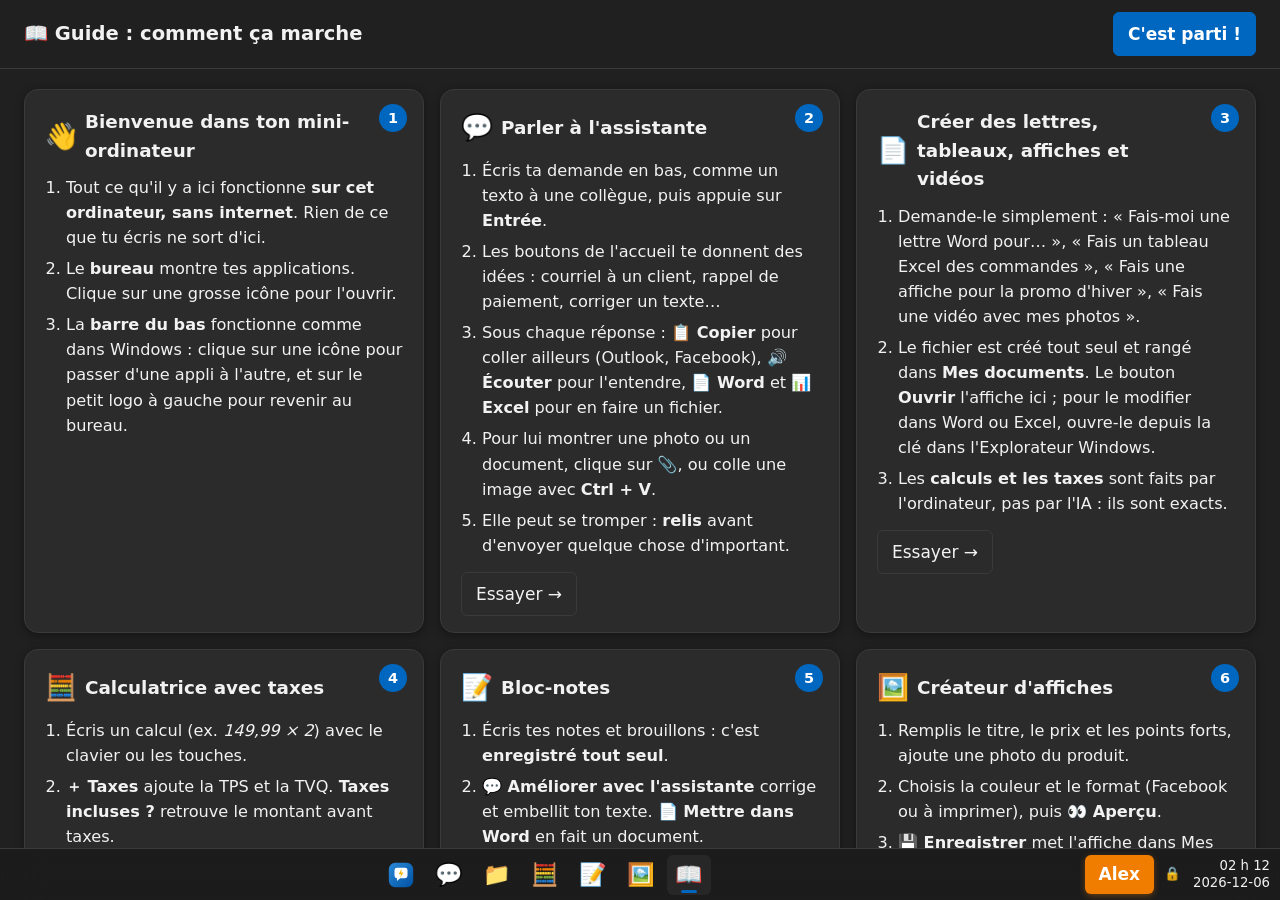
==== cle-maman/app/interface/index.html @ 950c4447 "Clé maman : visionneuse intégrée et bouton « Ouvrir dans Word / Excel » « Ouvrir » affiche le fichie" ====
<!doctype html>
<html lang="fr-CA">
<head>
<meta charset="utf-8">
<meta name="viewport" content="width=device-width, initial-scale=1">
<title>Mon assistante</title>
<link rel="icon" href="icone.svg" type="image/svg+xml">
<link rel="stylesheet" href="style.css">
</head>
<body>
<div class="ecran">

<!-- =============================== BUREAU =============================== -->
<section class="vue" id="vue-bureau" aria-label="Bureau">
  <div class="bureau">
    <div class="icones-bureau" id="tuiles" role="list" aria-label="Icônes du bureau"></div>
    <aside class="widget">
      <h1 class="bureau-salut" id="bureauSalut">Salut !</h1>
      <div class="bureau-date" id="bureauDate"></div>
      <div class="bureau-prive">🔒 Ton espace privé : tout reste dans cet ordinateur</div>
      <div class="bureau-recents">
        <h2>Derniers fichiers créés</h2>
        <div id="bureauRecents" class="recents"></div>
      </div>
      <button class="bouton principal plein" id="widgetAssistante">💬 Parler à l'assistante</button>
    </aside>
  </div>
</section>

<!-- ============================= ASSISTANTE ============================= -->
<section class="vue cache" id="vue-assistante" aria-label="Assistante">
<div class="appli">
  <!-- ======================= colonne de gauche ======================= -->
  <aside class="cote" id="cote">
    <div class="marque">
      <img src="icone.svg" alt="" class="logo">
      <div>
        <div class="marque-nom" id="nomAssistante">Mon assistante</div>
        <div class="marque-sous">🔒 Tout reste dans cet ordinateur</div>
      </div>
    </div>
    <button class="bouton principal plein" id="nouvelle">＋ Nouvelle conversation</button>
    <div class="onglets" role="tablist">
      <button class="onglet actif" data-onglet="conversations" role="tab">Conversations</button>
      <button class="onglet" data-onglet="documents" role="tab">Mes documents</button>
    </div>
    <nav class="liste" id="listeConversations" aria-label="Conversations"></nav>
    <nav class="liste cache" id="listeDocuments" aria-label="Documents créés"></nav>
    <div class="pied-cote">
      <div class="dossier-etat" id="dossierEtat"></div>
      <button class="bouton fantome plein" id="ouvrirReglages">⚙️ Réglages</button>
    </div>
  </aside>

  <!-- ========================= zone principale ========================= -->
  <main class="principal-zone">
    <header class="barre">
      <button class="bouton icone seul-mobile" id="menu" aria-label="Menu">☰</button>
      <h1 class="barre-titre" id="titreConversation">Nouvelle conversation</h1>
      <div class="barre-actions">
        <button class="bouton icone" id="texteMoins" title="Texte plus petit" aria-label="Texte plus petit">A−</button>
        <button class="bouton icone" id="textePlus" title="Texte plus gros" aria-label="Texte plus gros">A+</button>
      </div>
    </header>

    <div class="bandeau cache" id="bandeau"></div>

    <section class="fil" id="fil" aria-live="polite">
      <div class="accueil" id="accueil">
        <img src="icone.svg" alt="" class="accueil-logo">
        <h2 id="salutation">Bonjour !</h2>
        <p class="accueil-sous">Contente de te voir ! Je suis là pour t'aider au bureau pis à la maison. Écris-moi comme à une collègue.</p>
        <div class="confiance">
          <strong>🔒 Ton assistante privée</strong>
          <span>Elle fonctionne sans internet. Rien de ce que tu écris ne quitte cet ordinateur : personne d'autre ne peut le lire.</span>
        </div>
        <div class="raccourcis" id="raccourcis"></div>
      </div>
    </section>

    <footer class="saisie-zone">
      <div class="apercus" id="apercus"></div>
      <div class="saisie">
        <button class="bouton icone" id="joindre" title="Ajouter une photo ou un document" aria-label="Ajouter une photo ou un document">📎</button>
        <textarea id="message" rows="1" placeholder="Écris ta demande ici… (Entrée pour envoyer)"></textarea>
        <button class="bouton principal" id="envoyer" aria-label="Envoyer">Envoyer</button>
        <button class="bouton danger cache" id="arreter" aria-label="Arrêter">Arrêter</button>
      </div>
      <input type="file" id="fichier" accept="image/*,.txt,.csv,.docx,.xlsx" multiple hidden>
      <div class="note">Elle peut se tromper : relis avant d'envoyer un document important. Les calculs, eux, sont faits par l'ordinateur.</div>
    </footer>
  </main>
</div>
</section>

<!-- =========================== MES DOCUMENTS =========================== -->
<section class="vue cache" id="vue-documents" aria-label="Mes documents">
  <div class="fenetre">
    <header class="fenetre-barre">
      <h1 id="docsTitre">📁 Mes documents</h1>
      <div class="chemin" id="docsChemin"></div>
      <div class="fenetre-actions">
        <button class="bouton" id="docsHaut" title="Dossier précédent">⬆ Remonter</button>
        <button class="bouton" id="docsNouveau">＋ Nouveau dossier</button>
        <button class="bouton principal" id="docsAjouter">📥 Ajouter des fichiers</button>
        <button class="bouton danger cache" id="docsVider">Vider la corbeille</button>
      </div>
    </header>
    <div class="docs-zone" id="docsZone">
      <div class="docs-vide cache" id="docsBrancher">
        <div class="gros-emoji">📁</div>
        <h2>Ouvrons ton dossier « Mes documents »</h2>
        <p>Clique sur le bouton, puis choisis le dossier <strong>Mes documents</strong> qui est sur ta clé.<br>Tu n'auras à le faire qu'une seule fois.</p>
        <button class="bouton principal" id="docsChoisir">Choisir le dossier</button>
      </div>
      <div class="docs-vide cache" id="docsReconnecter">
        <div class="gros-emoji">🔌</div>
        <h2>On reconnecte ton dossier ?</h2>
        <p>Windows demande ta permission à chaque fois qu'on rebranche la clé.</p>
        <button class="bouton principal" id="docsReconnecterBtn">Reconnecter « Mes documents »</button>
      </div>
      <div class="docs-liste" id="docsListe" role="list"></div>
    </div>
    <footer class="fenetre-pied" id="docsPied">Astuce : glisse des fichiers de l'ordinateur dans cette fenêtre pour les copier sur la clé.</footer>
  </div>
  <input type="file" id="docsFichiers" multiple hidden>
</section>

<!-- ============================ CALCULATRICE ============================ -->
<section class="vue cache" id="vue-calcul" aria-label="Calculatrice">
  <div class="fenetre etroite">
    <header class="fenetre-barre"><h1>🧮 Calculatrice</h1></header>
    <div class="calc">
      <input class="calc-ecran" id="calcEcran" inputmode="decimal" autocomplete="off" placeholder="0" aria-label="Calcul">
      <div class="calc-resultat" id="calcResultat">&nbsp;</div>
      <div class="calc-touches" id="calcTouches"></div>
      <div class="calc-taxes">
        <button class="bouton" id="calcPlusTaxes">＋ Taxes (TPS + TVQ)</button>
        <button class="bouton" id="calcTaxesIncluses">Taxes incluses ?</button>
      </div>
      <div class="calc-detail" id="calcDetail"></div>
      <h2 class="calc-titre-hist">Historique</h2>
      <div class="calc-hist" id="calcHist"></div>
    </div>
  </div>
</section>

<!-- ============================= BLOC-NOTES ============================= -->
<section class="vue cache" id="vue-notes" aria-label="Bloc-notes">
  <div class="fenetre">
    <header class="fenetre-barre">
      <h1>📝 Bloc-notes</h1>
      <div class="fenetre-actions">
        <button class="bouton" id="notesNouvelle">＋ Nouvelle note</button>
        <button class="bouton" id="notesWord">📄 Mettre dans Word</button>
        <button class="bouton principal" id="notesAssistante">💬 Améliorer avec l'assistante</button>
      </div>
    </header>
    <div class="notes">
      <nav class="notes-liste" id="notesListe"></nav>
      <div class="notes-edition">
        <input id="noteTitre" class="note-titre" placeholder="Titre de la note" aria-label="Titre">
        <textarea id="noteTexte" class="note-texte" placeholder="Écris ici… (c'est enregistré tout seul)" aria-label="Texte de la note"></textarea>
      </div>
    </div>
  </div>
</section>

<!-- ============================== AFFICHES ============================== -->
<section class="vue cache" id="vue-affiche" aria-label="Créateur d'affiches">
  <div class="fenetre">
    <header class="fenetre-barre"><h1>🖼️ Créateur d'affiches</h1></header>
    <div class="affiche-zone">
      <form class="affiche-form" id="afficheForm">
        <label>Bandeau du haut <input name="accroche" placeholder="PROMO, NOUVEAU, SOLDE…"></label>
        <label>Titre <input name="titre" placeholder="Batteries d'hiver" required></label>
        <label>Sous-titre <input name="sous_titre" placeholder="Démarrage garanti par grand froid"></label>
        <label>Prix <input name="prix" placeholder="149,99 $"></label>
        <label>Points forts (un par ligne) <textarea name="points" rows="3" placeholder="Installation gratuite&#10;Garantie 3 ans"></textarea></label>
        <label>Appel à l'action <input name="appel" placeholder="Venez nous voir !"></label>
        <label>Photo <input type="file" name="photo" accept="image/*"></label>
        <div class="affiche-choix">
          <label>Couleur
            <select name="couleur"><option value="rouge">Rouge</option><option value="bleu">Bleu</option><option value="vert">Vert</option><option value="noir">Noir</option></select>
          </label>
          <label>Format
            <select name="format"><option value="facebook">Facebook</option><option value="imprimer">À imprimer</option></select>
          </label>
        </div>
        <div class="affiche-boutons">
          <button type="button" class="bouton" id="afficheApercu">👀 Aperçu</button>
          <button type="submit" class="bouton principal">💾 Enregistrer l'affiche</button>
        </div>
      </form>
      <div class="affiche-apercu" id="afficheApercuZone"><span>L'aperçu apparaîtra ici.</span></div>
    </div>
  </div>
</section>

<!-- ================================ GUIDE ================================ -->
<section class="vue cache" id="vue-guide" aria-label="Guide">
  <div class="fenetre">
    <header class="fenetre-barre">
      <h1>📖 Guide : comment ça marche</h1>
      <div class="fenetre-actions"><button class="bouton principal" id="guideFini">C'est parti !</button></div>
    </header>
    <div class="guide" id="guide"></div>
  </div>
</section>

<!-- ============================ ESPACE ALEX ============================ -->
<section class="vue cache" id="vue-alex" aria-label="Espace Alex">
  <div class="fenetre">
    <header class="fenetre-barre alex-barre">
      <h1>🛠️ Espace Alex</h1>
      <span class="petit">Réglages techniques — Michelle n'a pas besoin de venir ici.</span>
    </header>
    <div class="alex">
      <article class="alex-carte">
        <h2>⚡ Moteur IA</h2>
        <div id="alexMoteur" class="alex-etat">Vérification…</div>
        <button class="bouton" id="alexRafraichir">⟳ Vérifier</button>
      </article>
      <article class="alex-carte">
        <h2>🎛️ Réglages avancés</h2>
        <label>Créativité (température) <span id="alexTempVal"></span>
          <input type="range" id="alexTemp" min="0" max="1.2" step="0.05"></label>
        <label>Longueur maximale des réponses (jetons)
          <input type="number" id="alexMax" min="200" max="4000" step="100"></label>
        <label>Mémoire de la conversation (messages renvoyés)
          <input type="number" id="alexMemoire" min="2" max="40" step="1"></label>
        <label>Instructions spéciales (ajoutées à la personnalité)
          <textarea id="alexInstructions" rows="4" placeholder="Ex. : Le magasin est fermé le dimanche. Toujours proposer la livraison gratuite à Dolbeau."></textarea></label>
        <div class="alex-boutons">
          <button class="bouton principal orange" id="alexEnregistrer">Enregistrer</button>
          <button class="bouton" id="alexDefaut">Valeurs par défaut</button>
        </div>
      </article>
      <article class="alex-carte">
        <h2>💾 Sauvegarde</h2>
        <p class="petit">Conversations, notes, réglages et liste des documents, dans un seul fichier.</p>
        <div class="alex-boutons">
          <button class="bouton" id="alexExporter">⬇ Exporter une sauvegarde</button>
          <button class="bouton" id="alexImporter">⬆ Importer</button>
        </div>
        <input type="file" id="alexFichier" accept=".json" hidden>
      </article>
      <article class="alex-carte">
        <h2>🧹 Remise à zéro</h2>
        <div class="alex-boutons col">
          <button class="bouton" id="alexGuide">Remontrer le guide au prochain démarrage</button>
          <button class="bouton" id="alexEffacerConv">Effacer toutes les conversations</button>
          <button class="bouton danger" id="alexToutEffacer">Tout remettre à neuf</button>
        </div>
      </article>
      <article class="alex-carte">
        <h2>ℹ️ À propos</h2>
        <div class="petit" id="alexInfos"></div>
      </article>
    </div>
  </div>
</section>

</div>

<!-- ============================ MENU DÉMARRER ============================ -->
<div class="menu-demarrer cache" id="menuDemarrer" role="dialog" aria-label="Menu Démarrer">
  <input class="menu-recherche" id="menuRecherche" placeholder="🔎 Rechercher une application…" autocomplete="off">
  <h2>Épinglées</h2>
  <div class="menu-applis" id="menuApplis"></div>
  <h2>Recommandé</h2>
  <div class="menu-recents" id="menuRecents"></div>
  <footer class="menu-pied">
    <div class="menu-qui"><span class="avatar" id="menuAvatar">M</span><span id="menuNom">Michelle</span></div>
    <span class="petit">Pour éteindre : ferme la fenêtre (✕ en haut à droite)</span>
  </footer>
</div>

<!-- =========================== BARRE DES TÂCHES =========================== -->
<nav class="barre-taches" aria-label="Barre des tâches">
  <div class="taches" id="taches">
    <button class="tache demarrer" id="boutonDemarrer" title="Démarrer" aria-label="Menu Démarrer" aria-expanded="false"><img src="icone.svg" alt=""></button>
  </div>
  <button class="tache-alex" data-vue="alex" id="boutonAlex" title="Espace Alex (réglages techniques)">Alex</button>
  <div class="zone-notif">
    <span title="Tout reste dans cet ordinateur">🔒</span>
    <div class="horloge" id="horloge"></div>
  </div>
</nav>

<!-- ============================= visionneuse ============================= -->
<dialog id="visionneuse" class="dialogue visionneuse">
  <div class="vis-barre">
    <strong id="visTitre">Fichier</strong>
    <div class="vis-actions">
      <button class="bouton principal cache" id="visOffice">📝 Ouvrir dans Word</button>
      <button class="bouton" id="visCopie" title="Enregistre une copie à ouvrir dans Word ou Excel">📥 Copie à modifier</button>
      <button class="bouton" id="visFermer">Fermer</button>
    </div>
  </div>
  <div class="vis-contenu" id="visContenu"></div>
  <div class="vis-note petit" id="visNote"></div>
</dialog>

<!-- ============================== réglages ============================== -->
<dialog id="reglages" class="dialogue">
  <form method="dialog">
    <h2>Réglages</h2>
    <fieldset class="groupe">
      <legend>Apparence</legend>
      <label>Thème
        <select id="rTheme">
          <option value="auto">🌗 Automatique : clair le jour, sombre le soir</option>
          <option value="clair">☀️ Clair</option>
          <option value="sombre">🌙 Sombre</option>
          <option value="systeme">🖥️ Comme Windows</option>
        </select>
      </label>
      <div class="choix-couleurs" id="rAccents" role="radiogroup" aria-label="Couleur"></div>
      <div class="choix-fonds" id="rFonds" role="radiogroup" aria-label="Fond d'écran"></div>
    </fieldset>
    <label>Ton prénom <input id="rPrenom" autocomplete="off"></label>
    <label>Nom de l'assistante <input id="rNom" autocomplete="off"></label>
    <label>Entreprise <input id="rEntreprise" autocomplete="off"></label>
    <label>Coordonnées (pour les affiches et lettres)
      <textarea id="rCoordonnees" rows="2" placeholder="Adresse, Dolbeau-Mistassini&#10;Téléphone"></textarea>
    </label>
    <label>Signature des courriels
      <textarea id="rSignature" rows="3" placeholder="Prénom Nom&#10;Secrétaire"></textarea>
    </label>
    <div class="ligne-dossier">
      <label class="case"><input type="checkbox" id="rVoixAuto"> 🔊 Lire les réponses à voix haute automatiquement</label>
    </div>
    <label>Vitesse de la voix
      <select id="rVitesse">
        <option value="0.8">Lente</option>
        <option value="1">Normale</option>
        <option value="1.2">Rapide</option>
      </select>
    </label>
    <div class="ligne-dossier">
      <div>
        <strong>Dossier de travail</strong>
        <div class="petit" id="rDossier">Aucun : les fichiers vont dans Téléchargements.</div>
      </div>
      <button type="button" class="bouton" id="rChoisir">Choisir…</button>
    </div>
    <div class="actions-dialogue">
      <button value="annuler" class="bouton fantome">Annuler</button>
      <button value="ok" class="bouton principal" id="rEnregistrer">Enregistrer</button>
    </div>
  </form>
</dialog>

<script src="config.js"></script>
<script src="lib/docx.js"></script>
<script src="lib/xlsx.full.min.js"></script>
<script src="lib/mammoth.browser.min.js"></script>
<script src="lib/mermaid.min.js"></script>
<script src="markdown.js"></script>
<script src="outils.js"></script>
<script src="app.js"></script>
<script src="bureau.js"></script>
</body>
</html>
---- cle-maman/app/interface/style.css ----
/* Style « Windows 11 » : fond Mica clair, coins arrondis, bleu Windows. */
:root {
  --fond: #f3f3f3;
  --cote: #ebebeb;
  --carte: #ffffff;
  --ligne: #e0e0e0;
  --texte: #1b1b1b;
  --doux: #5f5f5f;
  --accent: #0067c0;
  --accent-fonce: #00539c;
  --accent-pale: #e5f0fb;
  --moi: #dcebfa;
  --danger: #c42b1c;
  --ok: #0f7b0f;
  --ombre: 0 2px 6px rgba(0,0,0,.06), 0 8px 24px rgba(0,0,0,.05);
  --taille: 17px;
  --bandeau-fond: #fff4ce; --bandeau-texte: #5c4400; --bandeau-ligne: #f0d77b;
  color-scheme: light;
  --rayon: 8px;
}
:root[data-theme="sombre"] {
  --fond: #202020; --cote: #1c1c1c; --carte: #2b2b2b; --ligne: #3a3a3a;
  --texte: #f2f2f2; --doux: #b0b0b0; --accent-pale: #1f3446; --moi: #24394d; --ombre: 0 2px 8px rgba(0,0,0,.4);
  --bandeau-fond: #433519; --bandeau-texte: #f8e3a1; --bandeau-ligne: #6b5520;
  color-scheme: dark;
}
@media (prefers-color-scheme: dark) {
  :root[data-theme="systeme"] {
    --fond: #202020; --cote: #1c1c1c; --carte: #2b2b2b; --ligne: #3a3a3a;
    --texte: #f2f2f2; --doux: #b0b0b0; --accent-pale: #1f3446; --moi: #24394d; --ombre: 0 2px 8px rgba(0,0,0,.4);
    --bandeau-fond: #433519; --bandeau-texte: #f8e3a1; --bandeau-ligne: #6b5520;
    color-scheme: dark;
  }
}
/* Couleurs d'accent au choix (Réglages) */
:root[data-accent="vert"] { --accent: #0f7b0f; --accent-fonce: #0a5c0a; }
:root[data-accent="violet"] { --accent: #6b3fa0; --accent-fonce: #522d7d; }
:root[data-accent="rouge"] { --accent: #c42b1c; --accent-fonce: #9e2216; }
:root[data-accent="orange"] { --accent: #c45f00; --accent-fonce: #9a4a00; }
:root[data-accent="rose"] { --accent: #c2185b; --accent-fonce: #96124a; }

* { box-sizing: border-box; }
html, body { height: 100%; margin: 0; }
body {
  background: var(--fond); color: var(--texte);
  font: 400 var(--taille)/1.55 "Segoe UI Variable Text", "Segoe UI", system-ui, sans-serif;
}
button, input, textarea { font: inherit; color: inherit; }
.cache { display: none !important; }

.appli { display: grid; grid-template-columns: 300px 1fr; height: 100%; }

/* ---------------------------------------------------------- côté */
.cote {
  background: var(--cote); border-right: 1px solid var(--ligne);
  display: flex; flex-direction: column; gap: 12px; padding: 16px 12px; min-height: 0;
}
.marque { display: flex; align-items: center; gap: 12px; padding: 4px 6px 8px; }
.logo { width: 44px; height: 44px; }
.marque-nom { font-weight: 600; font-size: 1.1em; }
.marque-sous { font-size: .78em; color: var(--doux); }
.onglets { display: flex; gap: 4px; background: var(--fond); border-radius: var(--rayon); padding: 3px; }
.onglet { flex: 1; border: 0; background: transparent; padding: 6px 8px; border-radius: 6px; cursor: pointer; font-size: .9em; color: var(--doux); }
.onglet.actif { background: var(--carte); color: var(--texte); box-shadow: 0 1px 3px rgba(0,0,0,.08); font-weight: 600; }
.liste { flex: 1; overflow-y: auto; display: flex; flex-direction: column; gap: 2px; min-height: 0; }
.element {
  display: flex; align-items: center; gap: 8px; width: 100%; text-align: left;
  border: 0; background: transparent; padding: 9px 10px; border-radius: 6px; cursor: pointer; position: relative;
}
.element:hover { background: rgba(0,0,0,.05); }
.element.actif { background: var(--carte); box-shadow: 0 1px 3px rgba(0,0,0,.06); }
.element.actif::before { content: ""; position: absolute; left: 0; top: 10px; bottom: 10px; width: 3px; border-radius: 3px; background: var(--accent); }
.element-texte { flex: 1; overflow: hidden; text-overflow: ellipsis; white-space: nowrap; font-size: .92em; }
.element-sous { display: block; font-size: .78em; color: var(--doux); }
.element .suppr { opacity: 0; border: 0; background: transparent; cursor: pointer; padding: 2px 6px; border-radius: 4px; }
.element:hover .suppr, .element:focus-within .suppr { opacity: .7; }
.element .suppr:hover { opacity: 1; background: rgba(196,43,28,.12); }
.vide { color: var(--doux); font-size: .88em; padding: 12px 10px; }
.pied-cote { display: flex; flex-direction: column; gap: 8px; }
.dossier-etat { font-size: .8em; color: var(--doux); padding: 0 6px; }
.dossier-etat button { margin-top: 4px; }

/* ------------------------------------------------------- boutons */
.bouton {
  border: 1px solid var(--ligne); background: var(--carte); border-radius: 6px;
  padding: 8px 14px; cursor: pointer; transition: background .12s, border-color .12s;
}
.bouton:hover { background: var(--fond); }
.bouton:focus-visible, .element:focus-visible, .onglet:focus-visible { outline: 2px solid var(--accent); outline-offset: 2px; }
.bouton.principal { background: var(--accent); border-color: var(--accent); color: #fff; font-weight: 600; }
.bouton.principal:hover { background: var(--accent-fonce); }
.bouton.danger { background: var(--danger); border-color: var(--danger); color: #fff; }
.bouton.fantome { background: transparent; border-color: transparent; }
.bouton.fantome:hover { background: rgba(0,0,0,.05); }
.bouton.icone { padding: 6px 10px; min-width: 40px; }
.bouton.petit { padding: 4px 10px; font-size: .85em; }
.bouton.plein { width: 100%; }
.bouton:disabled { opacity: .5; cursor: default; }

/* ------------------------------------------------------ principal */
.principal-zone { display: flex; flex-direction: column; min-width: 0; min-height: 0; }
.barre { display: flex; align-items: center; gap: 8px; padding: 12px 24px; border-bottom: 1px solid var(--ligne); background: var(--fond); }
.barre-titre { flex: 1; font-size: 1.05em; font-weight: 600; margin: 0; overflow: hidden; text-overflow: ellipsis; white-space: nowrap; }
.barre-actions { display: flex; gap: 4px; }
.seul-mobile { display: none; }
.bandeau { margin: 12px 24px 0; padding: 10px 14px; border-radius: var(--rayon); background: var(--bandeau-fond); color: var(--bandeau-texte); border: 1px solid var(--bandeau-ligne); font-size: .92em; display: flex; gap: 12px; align-items: center; }

.fil { flex: 1; overflow-y: auto; padding: 24px; display: flex; flex-direction: column; gap: 18px; }
.fil > * { width: 100%; max-width: 860px; margin-inline: auto; }

.accueil { text-align: center; padding: 28px 0 8px; }
.accueil-logo { width: 72px; height: 72px; }
.accueil h2 { font-size: 1.7em; margin: 10px 0 4px; font-weight: 600; }
.accueil-sous { color: var(--doux); margin: 0 0 18px; }
.confiance {
  display: flex; flex-direction: column; gap: 2px; max-width: 560px; margin: 0 auto 22px;
  background: var(--accent-pale); border-radius: var(--rayon); padding: 12px 16px; font-size: .92em; text-align: left;
}
.raccourcis { display: grid; grid-template-columns: repeat(auto-fill, minmax(220px, 1fr)); gap: 10px; text-align: left; }
.raccourci {
  border: 1px solid var(--ligne); background: var(--carte); border-radius: var(--rayon);
  padding: 12px 14px; cursor: pointer; display: flex; gap: 10px; align-items: flex-start; box-shadow: var(--ombre); text-align: left;
}
.raccourci:hover { border-color: var(--accent); }
.raccourci .emoji { font-size: 1.4em; line-height: 1.2; }
.raccourci strong { display: block; font-size: .95em; }
.raccourci span { font-size: .82em; color: var(--doux); }

/* -------------------------------------------------------- messages */
.msg { display: flex; flex-direction: column; gap: 6px; }
.msg.moi { align-items: flex-end; }
.bulle { padding: 12px 16px; border-radius: 12px; max-width: 100%; overflow-wrap: anywhere; }
.moi .bulle { background: var(--moi); border-bottom-right-radius: 4px; max-width: 80%; white-space: pre-wrap; }
.elle .bulle { background: var(--carte); box-shadow: var(--ombre); border-bottom-left-radius: 4px; }
.bulle p { margin: 0 0 .7em; } .bulle p:last-child { margin-bottom: 0; }
.bulle h3, .bulle h4, .bulle h5 { margin: .6em 0 .3em; }
.bulle ul, .bulle ol { margin: .3em 0 .7em; padding-left: 1.4em; }
.bulle code { background: rgba(0,0,0,.06); padding: 1px 5px; border-radius: 4px; font-size: .9em; }
.bulle pre { background: rgba(0,0,0,.05); padding: 10px; border-radius: 6px; overflow-x: auto; }
.bulle hr { border: 0; border-top: 1px solid var(--ligne); }
.tableau { overflow-x: auto; margin: .5em 0; }
.bulle table { border-collapse: collapse; font-size: .92em; }
.bulle th, .bulle td { border: 1px solid var(--ligne); padding: 6px 10px; text-align: left; }
.bulle th { background: var(--accent-pale); }
.photos { display: flex; gap: 6px; flex-wrap: wrap; justify-content: flex-end; }
.photos img { max-width: 180px; max-height: 140px; border-radius: 8px; object-fit: cover; }
.joint { font-size: .82em; color: var(--doux); }
.actions-msg { display: flex; gap: 4px; flex-wrap: wrap; }
.actions-msg .bouton { padding: 3px 10px; font-size: .82em; }
.ecrit { color: var(--doux); font-style: italic; }
.curseur::after { content: "▍"; animation: clignote 1s steps(1) infinite; color: var(--accent); }
@keyframes clignote { 50% { opacity: 0; } }

/* cartes d'outils (fichier créé, calcul, schéma…) */
.carte {
  display: flex; gap: 12px; align-items: center; background: var(--carte); border: 1px solid var(--ligne);
  border-left: 4px solid var(--accent); border-radius: var(--rayon); padding: 10px 14px; box-shadow: var(--ombre);
}
.carte .gros { font-size: 1.8em; }
.carte .infos { flex: 1; min-width: 0; }
.carte .infos strong { display: block; overflow: hidden; text-overflow: ellipsis; white-space: nowrap; }
.carte .infos span { font-size: .82em; color: var(--doux); white-space: pre-line; }
.carte.calcul { border-left-color: var(--ok); }
.carte.erreur { border-left-color: var(--danger); }
.carte-visuel { margin-top: 6px; background: #fff; border-radius: 8px; padding: 10px; overflow: auto; border: 1px solid var(--ligne); }
.carte-visuel img, .carte-visuel svg { max-width: 100%; height: auto; display: block; margin: auto; }
.progres { height: 6px; background: var(--ligne); border-radius: 3px; overflow: hidden; margin-top: 6px; }
.progres > div { height: 100%; background: var(--accent); width: 0; transition: width .2s; }

/* ---------------------------------------------------------- saisie */
.saisie-zone { padding: 12px 24px 14px; border-top: 1px solid var(--ligne); background: var(--fond); }
.saisie-zone > * { max-width: 860px; margin-inline: auto; }
.saisie {
  display: flex; gap: 8px; align-items: flex-end; background: var(--carte); border: 1px solid var(--ligne);
  border-radius: 12px; padding: 8px; box-shadow: var(--ombre);
}
.saisie:focus-within { border-color: var(--accent); }
.saisie textarea { flex: 1; border: 0; outline: 0; background: transparent; resize: none; max-height: 240px; padding: 6px 4px; }
.apercus { display: flex; gap: 8px; flex-wrap: wrap; margin-bottom: 8px; }
.apercus:empty { display: none; }
.apercu { position: relative; background: var(--carte); border: 1px solid var(--ligne); border-radius: 8px; padding: 4px; display: flex; align-items: center; gap: 6px; font-size: .82em; }
.apercu img { width: 56px; height: 56px; object-fit: cover; border-radius: 6px; }
.apercu button { border: 0; background: rgba(0,0,0,.08); border-radius: 50%; width: 22px; height: 22px; cursor: pointer; line-height: 1; }
.note { font-size: .76em; color: var(--doux); text-align: center; margin-top: 8px; }
.depot { outline: 3px dashed var(--accent); outline-offset: -12px; }

/* --------------------------------------------------------- dialogue */
.dialogue { border: 1px solid var(--ligne); border-radius: 12px; padding: 0; width: min(520px, 94vw); background: var(--carte); color: var(--texte); box-shadow: 0 20px 60px rgba(0,0,0,.25); }
.dialogue::backdrop { background: rgba(0,0,0,.3); }
.dialogue form { padding: 22px 24px; display: flex; flex-direction: column; gap: 12px; }
.dialogue h2 { margin: 0 0 4px; font-size: 1.3em; font-weight: 600; }
.dialogue label { display: flex; flex-direction: column; gap: 4px; font-size: .9em; font-weight: 600; }
.dialogue .case { flex-direction: row; align-items: center; gap: 10px; font-weight: 400; cursor: pointer; }
.dialogue .case input { width: 20px; height: 20px; accent-color: var(--accent); }
.dialogue select { font-weight: 400; border: 1px solid var(--ligne); border-radius: 6px; padding: 7px 10px; background: var(--fond); }
.dialogue input, .dialogue textarea { font-weight: 400; border: 1px solid var(--ligne); border-bottom: 2px solid var(--doux); border-radius: 6px; padding: 7px 10px; background: var(--fond); }
.dialogue input:focus, .dialogue textarea:focus { outline: 0; border-bottom-color: var(--accent); }
.ligne-dossier { display: flex; gap: 12px; align-items: center; justify-content: space-between; background: var(--fond); border-radius: var(--rayon); padding: 10px 12px; }
.petit { font-size: .82em; color: var(--doux); }
.actions-dialogue { display: flex; justify-content: flex-end; gap: 8px; margin-top: 6px; }

/* ----------------------------------------------------- petit écran */
@media (max-width: 820px) {
  .appli { grid-template-columns: 1fr; }
  .cote { position: fixed; inset: 0 auto 0 0; width: 300px; z-index: 10; transform: translateX(-100%); transition: transform .2s; box-shadow: var(--ombre); }
  .cote.ouvert { transform: none; }
  .seul-mobile { display: inline-block; }
  .fil, .saisie-zone, .barre { padding-inline: 16px; }
}

/* ===================================================================== */
/*  Mini PC : écran, bureau, barre des tâches, applis                    */
/* ===================================================================== */
body { display: grid; grid-template-rows: 1fr 52px; height: 100vh; overflow: hidden; }
.ecran { position: relative; min-height: 0; }
.vue { position: absolute; inset: 0; overflow: hidden; }

/* Fonds d'écran (dessinés en CSS : rien à télécharger) */
:root { --papier: linear-gradient(160deg, #cfe3f7 0%, #7fb2e5 45%, #2a6db4 100%); }
:root[data-fond="lac"] { --papier: radial-gradient(120% 80% at 70% 110%, #0b3d6e 0%, transparent 60%), linear-gradient(165deg, #dbeafb 0%, #8bbbe8 40%, #2e6fb3 75%, #173f6e 100%); }
:root[data-fond="aurore"] { --papier: radial-gradient(80% 60% at 30% 20%, #3ddc97aa 0%, transparent 60%), radial-gradient(70% 50% at 75% 35%, #8a5cf6aa 0%, transparent 60%), linear-gradient(180deg, #0b1d3a 0%, #142c55 60%, #0a1328 100%); }
:root[data-fond="coucher"] { --papier: linear-gradient(180deg, #ffcf8a 0%, #ff8f6b 35%, #d4527a 65%, #5b2a6e 100%); }
:root[data-fond="foret"] { --papier: radial-gradient(90% 70% at 50% 120%, #0c2e1a 0%, transparent 70%), linear-gradient(170deg, #d8efd8 0%, #7fbf8a 40%, #2f7a4a 75%, #14402a 100%); }
:root[data-fond="neige"] { --papier: radial-gradient(60% 40% at 20% 15%, #ffffff 0%, transparent 70%), linear-gradient(175deg, #f4f8fc 0%, #dce8f3 50%, #a9c3dc 100%); }
:root[data-fond="uni"] { --papier: var(--fond); }
:root[data-theme="sombre"] .bureau::before { content: ""; position: absolute; inset: 0; background: rgba(0,0,0,.35); pointer-events: none; }

.bureau {
  position: absolute; inset: 0; overflow-y: auto; background: var(--papier);
  display: flex; flex-direction: column; align-items: center; gap: 28px; padding: 6vh 24px 32px;
}
.bureau > * { position: relative; width: 100%; max-width: 980px; }
.bureau-haut { text-align: center; color: #fff; text-shadow: 0 2px 12px rgba(0,0,0,.35); }
:root[data-fond="neige"]:not([data-theme="sombre"]) .bureau-haut,
:root[data-fond="uni"]:not([data-theme="sombre"]) .bureau-haut { color: var(--texte); text-shadow: none; }
.bureau-salut { font-size: clamp(1.8em, 4vw, 2.6em); font-weight: 600; margin: 0; min-height: 1.3em; }
.bureau-date { font-size: 1.1em; opacity: .95; margin-top: 4px; }
.bureau-prive { display: inline-block; margin-top: 12px; font-size: .85em; background: rgba(255,255,255,.18); backdrop-filter: blur(8px); padding: 4px 12px; border-radius: 99px; }
.tuiles { display: grid; grid-template-columns: repeat(auto-fill, minmax(170px, 1fr)); gap: 16px; }
.tuile {
  border: 1px solid rgba(255,255,255,.35); border-radius: 16px; padding: 22px 14px 18px; cursor: pointer;
  background: color-mix(in srgb, var(--carte) 82%, transparent); backdrop-filter: blur(14px);
  display: flex; flex-direction: column; align-items: center; gap: 6px; text-align: center; color: var(--texte);
  box-shadow: 0 6px 24px rgba(0,0,0,.15); transition: transform .12s, box-shadow .12s;
}
.tuile:hover { transform: translateY(-3px); box-shadow: 0 10px 30px rgba(0,0,0,.22); }
.tuile:focus-visible { outline: 3px solid var(--accent); outline-offset: 3px; }
.tuile-icone { font-size: 2.6em; width: 72px; height: 72px; display: grid; place-items: center; border-radius: 18px; background: color-mix(in srgb, var(--c) 16%, transparent); }
.tuile-image { width: 72px; height: 72px; object-fit: contain; filter: drop-shadow(0 4px 6px rgba(0,0,0,.25)); }
.tuile strong { font-size: 1.05em; }
.tuile span:last-child { font-size: .8em; color: var(--doux); }
.bureau-recents { background: color-mix(in srgb, var(--carte) 82%, transparent); backdrop-filter: blur(14px); border-radius: 16px; padding: 14px 18px; box-shadow: 0 6px 24px rgba(0,0,0,.12); }
.bureau-recents h2 { font-size: .95em; margin: 0 0 8px; }
.recents { display: flex; flex-wrap: wrap; gap: 8px; }
.recent { display: flex; gap: 6px; align-items: center; background: var(--fond); border-radius: 8px; padding: 6px 10px; font-size: .88em; max-width: 280px; }
.recent-nom { overflow: hidden; text-overflow: ellipsis; white-space: nowrap; }

/* Barre des tâches */
.barre-taches {
  display: flex; align-items: center; gap: 4px; padding: 0 10px; z-index: 20;
  background: color-mix(in srgb, var(--cote) 88%, transparent); backdrop-filter: blur(20px); border-top: 1px solid var(--ligne);
}
.taches { flex: 1; display: flex; justify-content: center; gap: 4px; }
.tache { width: 44px; height: 40px; border: 0; border-radius: 6px; background: transparent; cursor: pointer; font-size: 1.3em; position: relative; display: grid; place-items: center; }
.tache img { width: 26px; height: 26px; }
.tache:hover { background: rgba(127,127,127,.15); }
.tache.actif { background: rgba(127,127,127,.12); }
.tache.actif::after { content: ""; position: absolute; bottom: 2px; left: 14px; right: 14px; height: 3px; border-radius: 3px; background: var(--accent); }
.tache:focus-visible { outline: 2px solid var(--accent); }
.zone-notif { display: flex; align-items: center; gap: 12px; font-size: .78em; }
.horloge { text-align: right; line-height: 1.25; }

/* Fenêtres d'applis */
.fenetre { position: absolute; inset: 0; display: flex; flex-direction: column; background: var(--fond); }
.fenetre.etroite .calc { max-width: 420px; }
.fenetre-barre { display: flex; align-items: center; gap: 14px; flex-wrap: wrap; padding: 12px 24px; border-bottom: 1px solid var(--ligne); }
.fenetre-barre h1 { font-size: 1.15em; margin: 0; font-weight: 600; display: flex; align-items: center; gap: 8px; }
.titre-image { width: 28px; height: 28px; }
.fenetre-actions { margin-left: auto; display: flex; gap: 8px; flex-wrap: wrap; }
.chemin { color: var(--doux); font-size: .88em; }
.fenetre-pied { padding: 8px 24px; font-size: .82em; color: var(--doux); border-top: 1px solid var(--ligne); }

/* Mes documents */
.docs-zone { flex: 1; overflow-y: auto; padding: 16px 24px; position: relative; }
.docs-zone.depot { outline: 3px dashed var(--accent); outline-offset: -10px; }
.docs-vide { text-align: center; max-width: 520px; margin: 8vh auto; }
.gros-emoji { font-size: 3.5em; }
.docs-liste { display: flex; flex-direction: column; gap: 4px; max-width: 1000px; margin: 0 auto; }
.doc { display: grid; grid-template-columns: 36px 1fr 90px 100px auto; align-items: center; gap: 10px; padding: 8px 12px; border-radius: 8px; background: var(--carte); border: 1px solid transparent; cursor: default; }
.doc:hover, .doc:focus-visible { border-color: var(--ligne); outline: none; box-shadow: var(--ombre); }
.doc-icone { font-size: 1.5em; text-align: center; }
.doc-nom { overflow: hidden; text-overflow: ellipsis; white-space: nowrap; }
.doc-info { font-size: .82em; color: var(--doux); }
.doc-actions { display: flex; gap: 4px; }

/* Calculatrice */
.calc { width: 100%; margin: 0 auto; padding: 20px 24px; overflow-y: auto; display: flex; flex-direction: column; gap: 10px; }
.calc-ecran { font-size: 1.8em; text-align: right; padding: 12px 16px; border: 1px solid var(--ligne); border-bottom: 3px solid var(--accent); border-radius: 10px; background: var(--carte); }
.calc-resultat { text-align: right; font-size: 1.3em; color: var(--accent); font-weight: 600; min-height: 1.6em; }
.calc-touches { display: grid; grid-template-columns: repeat(4, 1fr); gap: 8px; }
.touche { font-size: 1.25em; padding: 14px 0; }
.calc-taxes { display: grid; grid-template-columns: 1fr 1fr; gap: 8px; }
.calc-detail { background: var(--carte); border-radius: 10px; padding: 0 14px; }
.calc-detail div { display: flex; justify-content: space-between; padding: 6px 0; border-bottom: 1px solid var(--ligne); }
.calc-detail div:last-child { border-bottom: 0; }
.calc-detail .total { font-size: 1.15em; }
.calc-titre-hist { font-size: .9em; margin: 8px 0 0; color: var(--doux); }
.calc-hist { font-size: .85em; display: flex; flex-direction: column; gap: 4px; }

/* Bloc-notes */
.notes { flex: 1; display: grid; grid-template-columns: 260px 1fr; min-height: 0; }
.notes-liste { border-right: 1px solid var(--ligne); padding: 10px; overflow-y: auto; background: var(--cote); }
.notes-edition { display: flex; flex-direction: column; padding: 16px 24px; gap: 10px; min-height: 0; }
.note-titre { font-size: 1.3em; font-weight: 600; border: 0; border-bottom: 1px solid var(--ligne); background: transparent; padding: 6px 2px; outline: 0; }
.note-texte { flex: 1; border: 1px solid var(--ligne); border-radius: 10px; padding: 14px; background: var(--carte); resize: none; outline: 0; line-height: 1.6; }
.note-texte:focus, .note-titre:focus { border-color: var(--accent); }

/* Créateur d'affiches */
.affiche-zone { flex: 1; display: grid; grid-template-columns: minmax(300px, 420px) 1fr; gap: 24px; padding: 20px 24px; min-height: 0; overflow-y: auto; }
.affiche-form { display: flex; flex-direction: column; gap: 10px; }
.affiche-form label { display: flex; flex-direction: column; gap: 4px; font-size: .9em; font-weight: 600; }
.affiche-form input, .affiche-form textarea, .affiche-form select { font-weight: 400; border: 1px solid var(--ligne); border-radius: 6px; padding: 7px 10px; background: var(--carte); }
.affiche-choix { display: grid; grid-template-columns: 1fr 1fr; gap: 10px; }
.affiche-boutons { display: flex; gap: 8px; margin-top: 6px; }
.affiche-apercu { display: flex; flex-direction: column; align-items: center; justify-content: center; background: var(--cote); border-radius: 12px; padding: 16px; color: var(--doux); min-height: 300px; }
.affiche-apercu img { max-width: 100%; max-height: 70vh; border-radius: 6px; box-shadow: var(--ombre); }

/* Réglages : apparence */
.groupe { border: 1px solid var(--ligne); border-radius: 10px; padding: 10px 14px 14px; display: flex; flex-direction: column; gap: 10px; }
.groupe legend { font-weight: 600; padding: 0 6px; }
.choix-couleurs, .choix-fonds { display: flex; flex-wrap: wrap; gap: 8px; align-items: center; }
.choix-couleurs .petit, .choix-fonds .petit { width: 100%; }
.pastille { width: 30px; height: 30px; border-radius: 50%; border: 3px solid var(--carte); box-shadow: 0 0 0 1px var(--ligne); cursor: pointer; }
.pastille.choisie { box-shadow: 0 0 0 2px var(--texte); }
.vignette { width: 92px; height: 56px; border-radius: 8px; border: 2px solid transparent; cursor: pointer; display: flex; align-items: flex-end; padding: 0; overflow: hidden; box-shadow: 0 0 0 1px var(--ligne); }
.vignette span { width: 100%; font-size: .7em; background: rgba(0,0,0,.45); color: #fff; padding: 2px 4px; }
.vignette.choisie { border-color: var(--accent); box-shadow: 0 0 0 2px var(--accent); }
.fond-lac { background: linear-gradient(165deg, #dbeafb, #8bbbe8 40%, #2e6fb3 75%, #173f6e); }
.fond-aurore { background: radial-gradient(80% 60% at 30% 20%, #3ddc97aa, transparent 60%), radial-gradient(70% 50% at 75% 35%, #8a5cf6aa, transparent 60%), #0b1d3a; }
.fond-coucher { background: linear-gradient(180deg, #ffcf8a, #ff8f6b 35%, #d4527a 65%, #5b2a6e); }
.fond-foret { background: linear-gradient(170deg, #d8efd8, #7fbf8a 40%, #2f7a4a 75%, #14402a); }
.fond-neige { background: linear-gradient(175deg, #f4f8fc, #dce8f3 50%, #a9c3dc); }
.fond-uni { background: var(--fond); }
.dialogue { max-height: 92vh; }
.dialogue form { overflow-y: auto; }

@media (max-width: 820px) {
  .notes, .affiche-zone { grid-template-columns: 1fr; }
  .doc { grid-template-columns: 30px 1fr auto; }
  .doc .doc-info { display: none; }
}

/* Guide */
.guide { flex: 1; overflow-y: auto; padding: 20px 24px 32px; display: grid; grid-template-columns: repeat(auto-fill, minmax(340px, 1fr)); gap: 16px; align-content: start; }
.guide-carte { position: relative; background: var(--carte); border-radius: 14px; padding: 18px 20px 16px; box-shadow: var(--ombre); border: 1px solid var(--ligne); display: flex; flex-direction: column; gap: 6px; }
.guide-carte h2 { font-size: 1.08em; margin: 0 0 4px; padding-right: 36px; display: flex; gap: 8px; align-items: center; }
.guide-carte h2 span { font-size: 1.4em; }
.guide-carte ol { margin: 0; padding-left: 1.3em; display: flex; flex-direction: column; gap: 6px; font-size: .95em; }
.guide-carte .bouton { align-self: flex-start; margin-top: 8px; }
.guide-num { position: absolute; top: 14px; right: 16px; width: 28px; height: 28px; border-radius: 50%; background: var(--accent); color: #fff; display: grid; place-items: center; font-weight: 700; font-size: .85em; }

/* Espace Alex (bouton orange) */
.tache-alex {
  border: 0; border-radius: 6px; padding: 6px 14px; margin-right: 6px; cursor: pointer; font-weight: 700;
  background: #f07c00; color: #fff; box-shadow: 0 2px 6px rgba(240,124,0,.35);
}
.tache-alex:hover { background: #d96f00; }
.tache-alex.actif { outline: 2px solid #f07c00; outline-offset: 2px; }
.tache-alex:focus-visible { outline: 2px solid var(--texte); outline-offset: 2px; }
.bouton.orange { background: #f07c00; border-color: #f07c00; }
.bouton.orange:hover { background: #d96f00; }
.alex-barre { border-bottom: 3px solid #f07c00; }
.alex { flex: 1; overflow-y: auto; padding: 20px 24px 32px; display: grid; grid-template-columns: repeat(auto-fill, minmax(340px, 1fr)); gap: 16px; align-content: start; }
.alex-carte { background: var(--carte); border-radius: 14px; padding: 16px 18px; box-shadow: var(--ombre); border: 1px solid var(--ligne); border-top: 4px solid #f07c00; display: flex; flex-direction: column; gap: 10px; }
.alex-carte h2 { font-size: 1.05em; margin: 0; }
.alex-carte label { display: flex; flex-direction: column; gap: 4px; font-size: .88em; font-weight: 600; }
.alex-carte input[type=number], .alex-carte textarea { font-weight: 400; border: 1px solid var(--ligne); border-radius: 6px; padding: 7px 10px; background: var(--fond); }
.alex-carte input[type=range] { accent-color: #f07c00; }
.alex-etat { font-size: .9em; display: flex; flex-direction: column; gap: 4px; }
.alex-boutons { display: flex; gap: 8px; flex-wrap: wrap; }
.alex-boutons.col { flex-direction: column; align-items: stretch; }

/* Bureau façon PC : icônes à gauche, widget à droite */
.bureau { flex-direction: row; align-items: flex-start; justify-content: space-between; gap: 24px; padding: 18px 20px; }
.bureau > * { width: auto; max-width: none; }
.icones-bureau {
  display: grid; grid-auto-flow: column; grid-template-rows: repeat(auto-fill, 112px); grid-auto-columns: 104px;
  gap: 6px; height: 100%; align-content: start;
}
.icone-bureau {
  width: 104px; height: 112px; border: 1px solid transparent; border-radius: 8px; background: transparent; cursor: pointer;
  display: flex; flex-direction: column; align-items: center; justify-content: flex-start; gap: 6px; padding: 10px 4px 6px; color: #fff;
}
.icone-bureau:hover { background: rgba(255,255,255,.18); border-color: rgba(255,255,255,.3); }
.icone-bureau:focus-visible { outline: 2px solid #fff; background: rgba(255,255,255,.22); }
.icone-bureau img { width: 56px; height: 56px; object-fit: contain; filter: drop-shadow(0 3px 5px rgba(0,0,0,.35)); }
.icone-emoji {
  width: 56px; height: 56px; display: grid; place-items: center; font-size: 34px; border-radius: 14px;
  background: linear-gradient(160deg, color-mix(in srgb, var(--c) 70%, #fff), var(--c)); box-shadow: 0 3px 8px rgba(0,0,0,.3);
}
.icone-nom { font-size: .84em; line-height: 1.2; text-align: center; text-shadow: 0 1px 3px rgba(0,0,0,.8), 0 0 8px rgba(0,0,0,.5); }
:root[data-fond="neige"]:not([data-theme="sombre"]) .icone-bureau,
:root[data-fond="uni"]:not([data-theme="sombre"]) .icone-bureau { color: var(--texte); }
:root[data-fond="neige"]:not([data-theme="sombre"]) .icone-nom,
:root[data-fond="uni"]:not([data-theme="sombre"]) .icone-nom { text-shadow: none; }

.widget {
  width: min(420px, 42vw) !important; flex-shrink: 0; display: flex; flex-direction: column; gap: 12px;
  background: color-mix(in srgb, var(--carte) 80%, transparent); backdrop-filter: blur(18px); color: var(--texte);
  border-radius: 16px; padding: 20px 22px; box-shadow: 0 10px 30px rgba(0,0,0,.2); border: 1px solid rgba(255,255,255,.3);
}
.widget .bureau-salut { font-size: 1.7em; text-align: left; }
.widget .bureau-date { color: var(--doux); }
.widget .bureau-prive { background: var(--accent-pale); color: var(--texte); align-self: flex-start; margin: 0; }
.widget .bureau-recents { background: transparent; box-shadow: none; padding: 0; backdrop-filter: none; }

/* Menu Démarrer (comme Windows 11) */
.menu-demarrer {
  position: fixed; left: 50%; bottom: 60px; transform: translateX(-50%); width: min(620px, 94vw); z-index: 30;
  background: color-mix(in srgb, var(--carte) 92%, transparent); backdrop-filter: blur(24px); color: var(--texte);
  border: 1px solid var(--ligne); border-radius: 12px; box-shadow: 0 20px 60px rgba(0,0,0,.35);
  padding: 22px 26px 0; display: flex; flex-direction: column; gap: 10px; animation: monte .16s ease-out;
}
@keyframes monte { from { opacity: 0; transform: translate(-50%, 12px); } to { opacity: 1; transform: translate(-50%, 0); } }
.menu-recherche { border: 1px solid var(--ligne); border-bottom: 2px solid var(--accent); border-radius: 20px; padding: 8px 16px; background: var(--fond); outline: 0; }
.menu-demarrer h2 { font-size: .9em; margin: 6px 0 0; }
.menu-applis { display: grid; grid-template-columns: repeat(auto-fill, minmax(96px, 1fr)); gap: 4px; }
.menu-appli { border: 0; background: transparent; border-radius: 8px; padding: 10px 4px; cursor: pointer; display: flex; flex-direction: column; align-items: center; gap: 6px; font-size: .82em; }
.menu-appli:hover, .menu-appli:focus-visible { background: rgba(127,127,127,.14); outline: none; }
.menu-appli img { width: 36px; height: 36px; object-fit: contain; }
.menu-appli > span:first-child { font-size: 28px; line-height: 36px; }
.menu-recents { display: flex; flex-wrap: wrap; gap: 6px; }
.menu-pied { margin: 8px -26px 0; padding: 12px 26px; border-top: 1px solid var(--ligne); background: color-mix(in srgb, var(--cote) 70%, transparent); border-radius: 0 0 12px 12px; display: flex; align-items: center; justify-content: space-between; gap: 10px; }
.menu-qui { display: flex; align-items: center; gap: 10px; font-weight: 600; }
.avatar { width: 32px; height: 32px; border-radius: 50%; background: var(--accent); color: #fff; display: grid; place-items: center; }

@media (max-width: 820px) {
  .bureau { flex-direction: column; }
  .widget { width: 100% !important; }
  .icones-bureau { grid-auto-flow: row; grid-template-columns: repeat(auto-fill, 104px); grid-template-rows: none; height: auto; }
}

/* Visionneuse */
.visionneuse { width: min(1000px, 96vw); height: 88vh; padding: 0; display: none; flex-direction: column; }
.visionneuse[open] { display: flex; }
.vis-barre { display: flex; align-items: center; justify-content: space-between; gap: 12px; padding: 12px 18px; border-bottom: 1px solid var(--ligne); }
.vis-barre strong { overflow: hidden; text-overflow: ellipsis; white-space: nowrap; }
.vis-actions { display: flex; gap: 8px; flex-shrink: 0; }
.vis-contenu { flex: 1; min-height: 0; overflow: auto; display: flex; align-items: center; justify-content: center; background: var(--cote); }
.vis-contenu iframe { width: 100%; height: 100%; border: 0; background: #fff; }
.vis-contenu img, .vis-contenu video { max-width: 100%; max-height: 100%; }
.vis-texte { align-self: stretch; width: 100%; margin: 0; padding: 20px; white-space: pre-wrap; background: var(--carte); }
.vis-note { padding: 8px 18px; border-top: 1px solid var(--ligne); }
.vis-note:empty { display: none; }
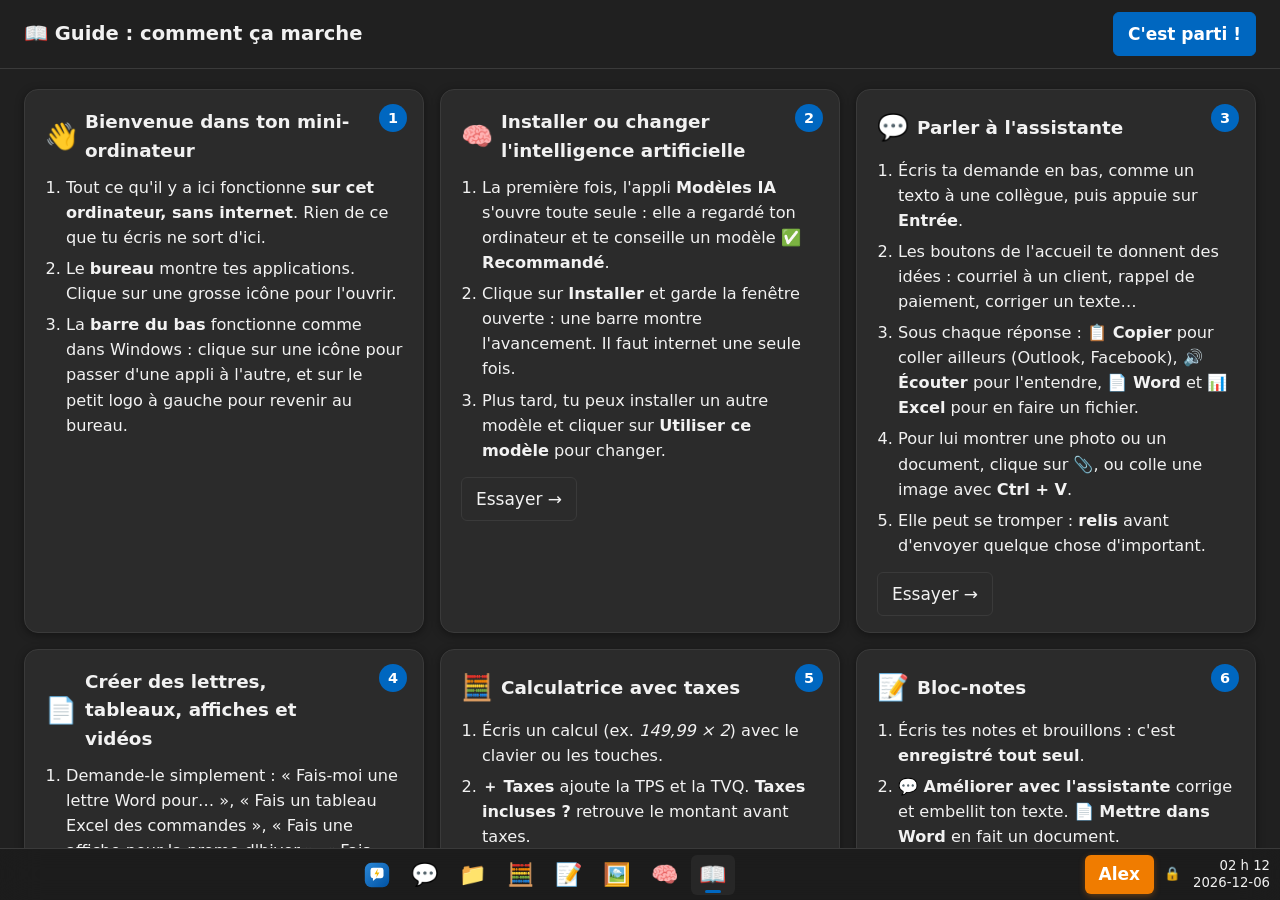
==== commit 67e19169: "Clé maman : un seul ▶️ START, installation et choix des modèles IA dans le bureau - Plus de terminal" ====
--- a/cle-maman/app/interface/index.html
+++ b/cle-maman/app/interface/index.html
@@ -193,6 +193,36 @@
         </div>
       </form>
       <div class="affiche-apercu" id="afficheApercuZone"><span>L'aperçu apparaîtra ici.</span></div>
+    </div>
+  </div>
+</section>
+
+<!-- ============================== MODÈLES IA ============================== -->
+<section class="vue cache" id="vue-modeles" aria-label="Modèles IA">
+  <div class="fenetre">
+    <header class="fenetre-barre">
+      <h1>🧠 Modèles IA</h1>
+      <span class="petit">Choisis l'intelligence artificielle de ton mini-ordinateur</span>
+    </header>
+    <div class="modeles">
+      <div class="modeles-intro cache" id="modelesIntro">
+        <h2>👋 Bienvenue ! Une dernière étape</h2>
+        <p>Pour que ton assistante puisse t'aider, il faut installer son « cerveau » sur la clé. Ça se fait <strong>une seule fois</strong>, avec internet (de 10 à 40 minutes). Ensuite, plus besoin d'internet.</p>
+        <p>J'ai regardé ton ordinateur : choisis le modèle marqué <strong>✅ Recommandé</strong>, puis clique sur <strong>Installer</strong>.</p>
+      </div>
+      <article class="machine" id="machine">
+        <h2>💻 Ton ordinateur</h2>
+        <div class="machine-grille" id="machineInfos"><span class="petit">Je lis l'ordinateur…</span></div>
+      </article>
+      <article class="installation cache" id="installation">
+        <h2 id="instTitre">⏳ Installation en cours</h2>
+        <div id="instMessage" class="inst-message"></div>
+        <div class="progres grand"><div id="instBarre"></div></div>
+        <div class="petit" id="instDetail"></div>
+        <div class="alex-boutons"><button class="bouton principal cache" id="instAller">💬 Aller à l'assistante</button></div>
+      </article>
+      <div class="cartes-modeles" id="cartesModeles"></div>
+      <p class="petit modeles-note">Tout se télécharge sur la clé, pas dans l'ordinateur. Une fois installée, l'IA fonctionne sans internet et rien ne sort de l'ordinateur.</p>
     </div>
   </div>
 </section>
--- a/cle-maman/app/interface/style.css
+++ b/cle-maman/app/interface/style.css
@@ -452,3 +452,33 @@
 .vis-texte { align-self: stretch; width: 100%; margin: 0; padding: 20px; white-space: pre-wrap; background: var(--carte); }
 .vis-note { padding: 8px 18px; border-top: 1px solid var(--ligne); }
 .vis-note:empty { display: none; }
+
+/* Modèles IA */
+.modeles { flex: 1; overflow-y: auto; padding: 20px 24px 32px; display: flex; flex-direction: column; gap: 16px; }
+.modeles > * { width: 100%; max-width: 1100px; margin-inline: auto; }
+.modeles-intro { background: var(--accent-pale); border-radius: 14px; padding: 16px 20px; }
+.modeles-intro h2 { margin: 0 0 6px; font-size: 1.2em; }
+.modeles-intro p { margin: 4px 0; }
+.machine, .installation { background: var(--carte); border: 1px solid var(--ligne); border-radius: 14px; padding: 14px 18px; box-shadow: var(--ombre); }
+.machine h2, .installation h2 { font-size: 1.02em; margin: 0 0 10px; }
+.machine-grille { display: grid; grid-template-columns: repeat(auto-fill, minmax(210px, 1fr)); gap: 10px; }
+.machine-grille div { display: flex; flex-direction: column; gap: 2px; background: var(--fond); border-radius: 8px; padding: 8px 12px; }
+.installation { border-left: 4px solid var(--accent); display: flex; flex-direction: column; gap: 8px; }
+.inst-message { font-weight: 600; }
+.progres.grand { height: 12px; border-radius: 6px; }
+.progres > div.indetermine { width: 35% !important; animation: va-vient 1.4s ease-in-out infinite; }
+@keyframes va-vient { 0% { margin-left: 0; } 50% { margin-left: 65%; } 100% { margin-left: 0; } }
+.cartes-modeles { display: grid; grid-template-columns: repeat(auto-fill, minmax(250px, 1fr)); gap: 14px; }
+.carte-modele { position: relative; background: var(--carte); border: 1px solid var(--ligne); border-radius: 14px; padding: 16px 16px 14px; box-shadow: var(--ombre); display: flex; flex-direction: column; gap: 6px; overflow: hidden; }
+.carte-modele h3 { margin: 0; font-size: 1.1em; }
+.carte-modele p { margin: 4px 0; font-size: .9em; flex: 1; }
+.carte-modele.reco { border: 2px solid var(--ok); }
+.carte-modele.actif { border: 2px solid var(--accent); }
+.ruban { position: absolute; top: 10px; right: -34px; transform: rotate(35deg); background: var(--ok); color: #fff; font-size: .7em; font-weight: 700; padding: 3px 38px; }
+.compat { font-size: .85em; font-weight: 600; border-radius: 6px; padding: 4px 8px; }
+.compat-ok { background: color-mix(in srgb, var(--ok) 14%, transparent); }
+.compat-lent { background: color-mix(in srgb, #c47f00 16%, transparent); }
+.compat-non { background: color-mix(in srgb, var(--danger) 14%, transparent); }
+.compat-inconnu { background: var(--fond); }
+.etat-modele { font-size: .85em; min-height: 1.2em; }
+.modeles-note { text-align: center; }
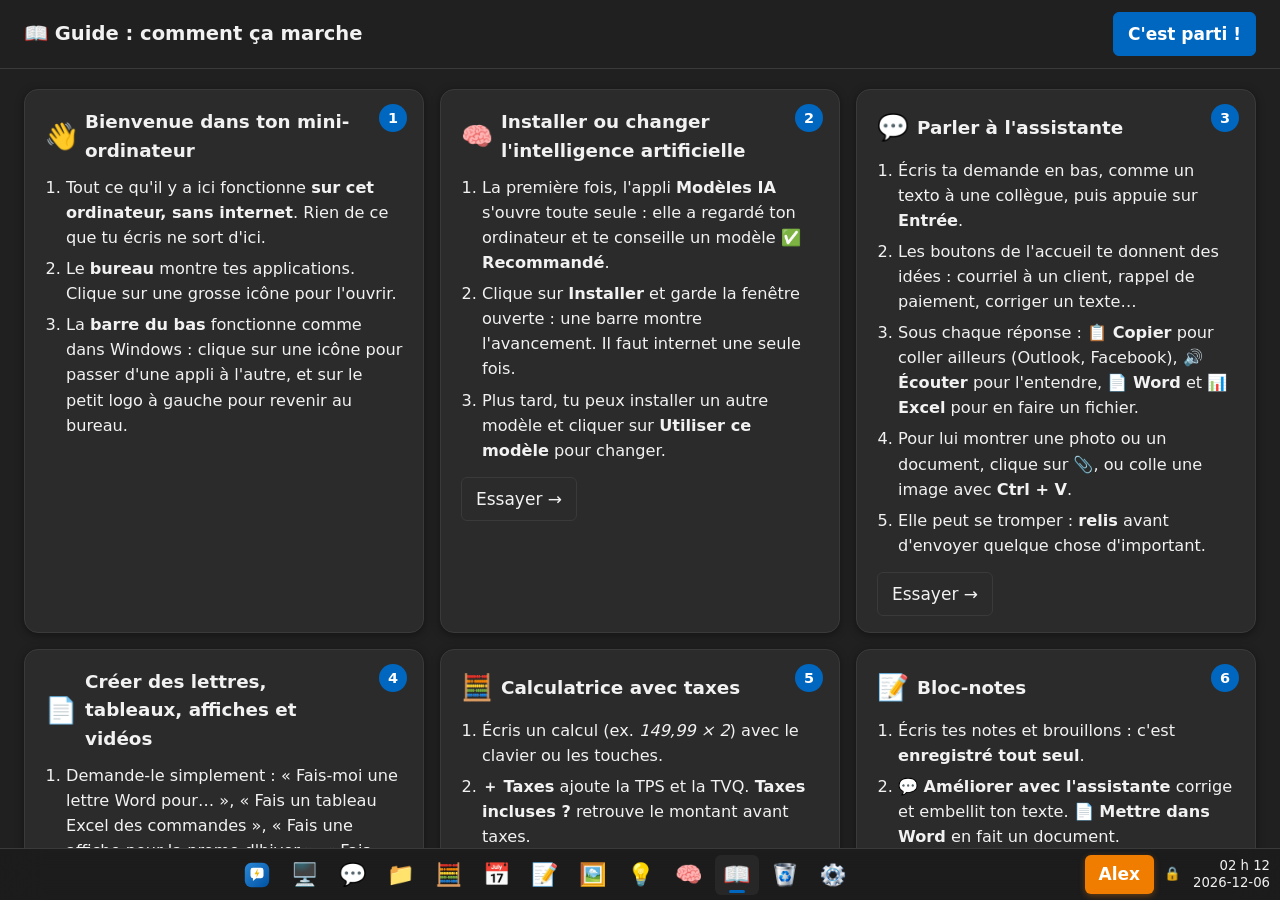
==== commit 4c2e3910: "Bureau : grosse horloge, toutes les applis en bas, Agenda, Mini-cerveau, surprise de fête - Grosse h" ====
--- a/cle-maman/app/interface/index.html
+++ b/cle-maman/app/interface/index.html
@@ -6,24 +6,55 @@
 <title>Mon assistante</title>
 <link rel="icon" href="icone.svg" type="image/svg+xml">
 <link rel="stylesheet" href="style.css">
+<script>try { if (localStorage.getItem("verrou")) document.documentElement.classList.add("verrouille"); } catch (e) {}</script>
 </head>
 <body>
+<!-- ========================= ÉCRAN VERROUILLÉ ========================= -->
+<div class="ecran-verrou" id="ecranVerrou" role="dialog" aria-modal="true" aria-label="Écran verrouillé">
+  <div class="verrou-heure" id="verrouHeure"></div>
+  <div class="verrou-date" id="verrouDate"></div>
+  <form class="verrou-boite" id="verrouForm" autocomplete="off">
+    <span class="verrou-avatar" id="verrouAvatar">M</span>
+    <div class="verrou-nom" id="verrouNom">Michelle</div>
+    <div class="verrou-salut" id="verrouSalut"></div>
+    <div class="verrou-saisie">
+      <input type="password" id="verrouMdp" placeholder="Mot de passe" aria-label="Mot de passe" autocomplete="current-password">
+      <button type="submit" class="verrou-ok" id="verrouOk" aria-label="Entrer">➜</button>
+    </div>
+    <div class="verrou-message" id="verrouMessage" aria-live="polite"></div>
+    <button type="button" class="verrou-oublie" id="verrouOublie">J'ai oublié mon mot de passe</button>
+  </form>
+  <div class="verrou-pied">🔒 Tout reste dans cet ordinateur</div>
+</div>
+
 <div class="ecran">
 
 <!-- =============================== BUREAU =============================== -->
 <section class="vue" id="vue-bureau" aria-label="Bureau">
   <div class="bureau">
     <div class="icones-bureau" id="tuiles" role="list" aria-label="Icônes du bureau"></div>
+    <div class="colonne-droite">
+    <div class="grosse-horloge" aria-live="off">
+      <div class="grosse-heure" id="grosseHeure"></div>
+      <div class="grosse-date" id="grosseDate"></div>
+    </div>
     <aside class="widget">
       <h1 class="bureau-salut" id="bureauSalut">Salut !</h1>
-      <div class="bureau-date" id="bureauDate"></div>
+      <div class="bureau-date cache" id="bureauDate"></div>
       <div class="bureau-prive">🔒 Ton espace privé : tout reste dans cet ordinateur</div>
+      <button class="bouton plein fete-bouton cache" id="widgetFete">🎂 C'est ta fête ! Revoir ta surprise</button>
+      <div class="bureau-agenda" id="bureauAgendaBloc" role="button" tabindex="0" title="Ouvrir l'agenda">
+        <h2>📅 Aujourd'hui</h2>
+        <div id="bureauAgenda"></div>
+      </div>
       <div class="bureau-recents">
         <h2>Derniers fichiers créés</h2>
         <div id="bureauRecents" class="recents"></div>
       </div>
       <button class="bouton principal plein" id="widgetAssistante">💬 Parler à l'assistante</button>
+      <button class="bouton plein cache" id="widgetRaccourci">🖥️ Mettre une icône sur le bureau de l'ordinateur</button>
     </aside>
+    </div>
   </div>
 </section>
 
@@ -146,6 +177,51 @@
 </section>
 
 <!-- ============================= BLOC-NOTES ============================= -->
+<section class="vue cache" id="vue-agenda" aria-label="Agenda">
+  <div class="fenetre">
+    <header class="fenetre-barre">
+      <h1>📅 Agenda</h1>
+      <div class="agenda-nav">
+        <button class="bouton" id="agPrec" aria-label="Mois précédent">‹</button>
+        <strong id="agMois" class="agenda-titre-mois"></strong>
+        <button class="bouton" id="agSuiv" aria-label="Mois suivant">›</button>
+        <button class="bouton fantome" id="agAujourdhui">Aujourd'hui</button>
+      </div>
+      <div class="fenetre-actions">
+        <button class="bouton principal" id="agAjouter">＋ Rendez-vous</button>
+      </div>
+    </header>
+    <div class="agenda">
+      <div class="agenda-grille" id="agGrille"></div>
+      <aside class="agenda-jour">
+        <h2 id="agJourTitre"></h2>
+        <div id="agJourListe"></div>
+        <button class="bouton plein" id="agAjouterJour">＋ Ajouter à cette date</button>
+        <p class="petit">Astuce : double-clique sur une journée pour y ajouter un rendez-vous. Tu peux aussi demander à l'assistante : « Mets-moi un rendez-vous jeudi à 14 h chez le dentiste ».</p>
+      </aside>
+    </div>
+  </div>
+</section>
+
+<section class="vue cache" id="vue-cerveau" aria-label="Mini-cerveau">
+  <div class="fenetre">
+    <header class="fenetre-barre">
+      <h1>💡 Mini-cerveau</h1>
+      <span class="petit" id="cerveauCompte"></span>
+    </header>
+    <div class="cerveau">
+      <p class="cerveau-intro">Ici, ton assistante garde ce qu'elle a appris de ses erreurs. Elle relit ces leçons <strong>avant chaque réponse</strong>, pour ne pas refaire deux fois la même erreur.</p>
+      <form class="cerveau-ajout" id="cerveauForm">
+        <input id="cerveauNouvelle" autocomplete="off" placeholder="Apprends-lui quelque chose… ex. : Le magasin ferme à 17 h le vendredi">
+        <button class="bouton principal" type="submit">＋ Retenir</button>
+      </form>
+      <div class="mdp-erreur" id="cerveauErreur" aria-live="polite"></div>
+      <div class="cerveau-liste" id="cerveauListe"></div>
+      <p class="petit">👩 = ajouté par toi · 🤖 = retenu par l'assistante quand tu l'as corrigée. Tu peux modifier ✏️ ou faire oublier 🗑️ une leçon.</p>
+    </div>
+  </div>
+</section>
+
 <section class="vue cache" id="vue-notes" aria-label="Bloc-notes">
   <div class="fenetre">
     <header class="fenetre-barre">
@@ -210,14 +286,25 @@
         <p>Pour que ton assistante puisse t'aider, il faut installer son « cerveau » sur la clé. Ça se fait <strong>une seule fois</strong>, avec internet (de 10 à 40 minutes). Ensuite, plus besoin d'internet.</p>
         <p>J'ai regardé ton ordinateur : choisis le modèle marqué <strong>✅ Recommandé</strong>, puis clique sur <strong>Installer</strong>.</p>
       </div>
+      <div class="modeles-intro modeles-panne cache" id="modelesPanne" role="alert">
+        <h2>⚠️ L'assistante n'a pas pu démarrer avec ce modèle</h2>
+        <p>Il est sans doute trop gros pour cet ordinateur. Ce n'est pas grave : choisis plutôt un modèle marqué <strong>✅</strong> ci-dessous, puis clique sur <strong>Utiliser ce modèle</strong> (ou <strong>Installer</strong>).</p>
+        <p class="petit">Tes documents et tes conversations ne sont pas touchés.</p>
+      </div>
       <article class="machine" id="machine">
         <h2>💻 Ton ordinateur</h2>
         <div class="machine-grille" id="machineInfos"><span class="petit">Je lis l'ordinateur…</span></div>
       </article>
       <article class="installation cache" id="installation">
-        <h2 id="instTitre">⏳ Installation en cours</h2>
+        <div class="inst-haut">
+          <h2 id="instTitre">⏳ Installation en cours</h2>
+          <div class="inst-pourcent" id="instPourcent" aria-live="polite"></div>
+        </div>
+        <ol class="inst-etapes" id="instEtapes" aria-label="Étapes de l'installation"></ol>
         <div id="instMessage" class="inst-message"></div>
-        <div class="progres grand"><div id="instBarre"></div></div>
+        <div class="progres grand" role="progressbar" aria-valuemin="0" aria-valuemax="100" id="instProgres"><div id="instBarre"></div></div>
+        <div class="inst-chiffres" id="instChiffres"></div>
+        <div class="inst-conseil cache" id="instConseil"></div>
         <div class="petit" id="instDetail"></div>
         <div class="alex-boutons"><button class="bouton principal cache" id="instAller">💬 Aller à l'assistante</button></div>
       </article>
@@ -278,6 +365,7 @@
       <article class="alex-carte">
         <h2>🧹 Remise à zéro</h2>
         <div class="alex-boutons col">
+          <button class="bouton" id="alexFete">🎂 Voir la surprise de fête (essai, 1er novembre)</button>
           <button class="bouton" id="alexGuide">Remontrer le guide au prochain démarrage</button>
           <button class="bouton" id="alexEffacerConv">Effacer toutes les conversations</button>
           <button class="bouton danger" id="alexToutEffacer">Tout remettre à neuf</button>
@@ -302,6 +390,7 @@
   <div class="menu-recents" id="menuRecents"></div>
   <footer class="menu-pied">
     <div class="menu-qui"><span class="avatar" id="menuAvatar">M</span><span id="menuNom">Michelle</span></div>
+    <button type="button" class="bouton fantome cache" id="menuVerrouiller" title="Verrouiller avec ton mot de passe">🔒 Verrouiller</button>
     <span class="petit">Pour éteindre : ferme la fenêtre (✕ en haut à droite)</span>
   </footer>
 </div>
@@ -311,6 +400,7 @@
   <div class="taches" id="taches">
     <button class="tache demarrer" id="boutonDemarrer" title="Démarrer" aria-label="Menu Démarrer" aria-expanded="false"><img src="icone.svg" alt=""></button>
   </div>
+  <button class="pilule-installation cache" id="piluleInstallation" title="Voir l'installation de l'IA">⏳ IA <span id="pilulePourcent">…</span></button>
   <button class="tache-alex" data-vue="alex" id="boutonAlex" title="Espace Alex (réglages techniques)">Alex</button>
   <div class="zone-notif">
     <span title="Tout reste dans cet ordinateur">🔒</span>
@@ -368,6 +458,38 @@
         <option value="1.2">Rapide</option>
       </select>
     </label>
+    <fieldset class="groupe">
+      <legend>🔒 Mot de passe</legend>
+      <div class="ligne-dossier">
+        <div>
+          <strong id="rMdpTitre">Aucun mot de passe</strong>
+          <div class="petit" id="rMdpEtat">Ajoute un mot de passe pour que personne d'autre n'ouvre ton mini-ordinateur.</div>
+        </div>
+        <button type="button" class="bouton" id="rMdpCreer">🔑 Créer</button>
+      </div>
+      <div id="rMdpOptions" class="cache">
+        <label>Verrouiller tout seul si je ne m'en sers pas pendant
+          <select id="rMdpDelai">
+            <option value="0">Jamais (seulement à l'ouverture)</option>
+            <option value="5">5 minutes</option>
+            <option value="15">15 minutes</option>
+            <option value="30">30 minutes</option>
+            <option value="60">1 heure</option>
+          </select>
+        </label>
+        <div class="boutons-mdp">
+          <button type="button" class="bouton" id="rMdpVerrouiller">🔒 Verrouiller maintenant</button>
+          <button type="button" class="bouton fantome" id="rMdpEnlever">Enlever le mot de passe</button>
+        </div>
+      </div>
+    </fieldset>
+    <div class="ligne-dossier">
+      <div>
+        <strong>Icône sur le bureau de l'ordinateur</strong>
+        <div class="petit" id="rRaccourciEtat">Pour ouvrir ton mini-ordinateur d'un double-clic (la clé doit être branchée).</div>
+      </div>
+      <button type="button" class="bouton" id="rRaccourci">🖥️ Ajouter</button>
+    </div>
     <div class="ligne-dossier">
       <div>
         <strong>Dossier de travail</strong>
@@ -381,6 +503,86 @@
     </div>
   </form>
 </dialog>
+
+<!-- ========================= mot de passe ========================= -->
+<dialog id="dialogueMdp" class="dialogue">
+  <form method="dialog" id="formMdp">
+    <h2 id="mdpTitre">🔑 Créer un mot de passe</h2>
+    <label id="mdpAncienBloc">Mot de passe actuel <input type="password" id="mdpAncien" autocomplete="current-password"></label>
+    <label>Nouveau mot de passe <input type="password" id="mdpNouveau" autocomplete="new-password"></label>
+    <label>Encore une fois, pour être sûre <input type="password" id="mdpConfirmer" autocomplete="new-password"></label>
+    <label>Indice (facultatif, s'affiche si tu l'oublies)
+      <input id="mdpIndice" autocomplete="off" placeholder="Ex. : le nom de mon premier chien">
+    </label>
+    <label class="case"><input type="checkbox" id="mdpVoir"> Montrer ce que j'écris</label>
+    <div class="mdp-erreur" id="mdpErreur" aria-live="polite"></div>
+    <div class="actions-dialogue">
+      <button value="annuler" class="bouton fantome">Annuler</button>
+      <button type="submit" value="ok" class="bouton principal" id="mdpEnregistrer">Enregistrer</button>
+    </div>
+  </form>
+</dialog>
+
+<!-- ========================= rendez-vous ========================= -->
+<dialog id="dialogueRdv" class="dialogue">
+  <form method="dialog" id="formRdv">
+    <h2 id="rdvTitreDialogue">📅 Nouveau rendez-vous</h2>
+    <label>Quoi ? <input id="rdvTitre" autocomplete="off" placeholder="Ex. : Commande de batteries à confirmer"></label>
+    <div class="deux-colonnes">
+      <label>Date <input type="date" id="rdvDate"></label>
+      <label>Heure (facultatif) <input type="time" id="rdvHeure"></label>
+    </div>
+    <label>Me le rappeler
+      <select id="rdvRappel">
+        <option value="-1">Pas de rappel</option>
+        <option value="0">À l'heure du rendez-vous</option>
+        <option value="15">15 minutes avant</option>
+        <option value="30">30 minutes avant</option>
+        <option value="60">1 heure avant</option>
+      </select>
+    </label>
+    <label>Note (facultatif) <textarea id="rdvNote" rows="2" placeholder="Adresse, numéro de téléphone, quoi apporter…"></textarea></label>
+    <div class="mdp-erreur" id="rdvErreur" aria-live="polite"></div>
+    <div class="actions-dialogue">
+      <button type="button" class="bouton danger cache" id="rdvSupprimer">Supprimer</button>
+      <button value="annuler" class="bouton fantome">Annuler</button>
+      <button type="submit" value="ok" class="bouton principal">Enregistrer</button>
+    </div>
+  </form>
+</dialog>
+<div class="toasts" id="toasts" aria-live="assertive"></div>
+
+<!-- ========================= corriger une réponse ========================= -->
+<dialog id="dialogueLecon" class="dialogue">
+  <form method="dialog" id="formLecon">
+    <h2>🧠 Corriger l'assistante</h2>
+    <p class="petit">Écris ce qui n'allait pas et la bonne façon de faire. Elle s'en souviendra pour la prochaine fois.</p>
+    <label>Ce qu'elle doit retenir
+      <textarea id="leconTexte" rows="3" placeholder="Ex. : On écrit « Batteries Expert » avec un s. / Les prix sont toujours avant taxes."></textarea>
+    </label>
+    <label class="case"><input type="checkbox" id="leconRefaire" checked> Lui demander de refaire sa réponse tout de suite</label>
+    <div class="mdp-erreur" id="leconErreur" aria-live="polite"></div>
+    <div class="actions-dialogue">
+      <button value="annuler" class="bouton fantome">Annuler</button>
+      <button type="submit" value="ok" class="bouton principal">Retenir</button>
+    </div>
+  </form>
+</dialog>
+
+<!-- ====================== surprise de fête (1er novembre) ====================== -->
+<div class="fete cache" id="fete" role="dialog" aria-modal="true" aria-label="Bonne fête" aria-hidden="true">
+  <canvas class="fete-confettis" id="feteConfettis"></canvas>
+  <div class="fete-carte">
+    <div class="fete-gateau" aria-hidden="true">🎂</div>
+    <h1 class="fete-titre" id="feteTitre">Bonne fête !</h1>
+    <p class="fete-de" id="feteDe">De la part de ton garçon, Alex Marceau Prevost 👀</p>
+    <p class="fete-souhait" id="feteSouhait">Bonne journée ! 💙</p>
+    <div class="fete-actions">
+      <button class="bouton" id="feteEcouter">🔊 Écouter</button>
+      <button class="bouton principal" id="feteMerci">Merci ! 💙</button>
+    </div>
+  </div>
+</div>
 
 <script src="config.js"></script>
 <script src="lib/docx.js"></script>
@@ -390,6 +592,10 @@
 <script src="markdown.js"></script>
 <script src="outils.js"></script>
 <script src="app.js"></script>
+<script src="cerveau.js"></script>
+<script src="agenda.js"></script>
+<script src="fete.js"></script>
 <script src="bureau.js"></script>
+<script src="verrou.js"></script>
 </body>
 </html>
--- a/cle-maman/app/interface/style.css
+++ b/cle-maman/app/interface/style.css
@@ -260,7 +260,8 @@
   display: flex; align-items: center; gap: 4px; padding: 0 10px; z-index: 20;
   background: color-mix(in srgb, var(--cote) 88%, transparent); backdrop-filter: blur(20px); border-top: 1px solid var(--ligne);
 }
-.taches { flex: 1; display: flex; justify-content: center; gap: 4px; }
+.taches { flex: 1; display: flex; justify-content: center; gap: 4px; min-width: 0; overflow-x: auto; scrollbar-width: none; }
+.taches > .tache { flex-shrink: 0; }
 .tache { width: 44px; height: 40px; border: 0; border-radius: 6px; background: transparent; cursor: pointer; font-size: 1.3em; position: relative; display: grid; place-items: center; }
 .tache img { width: 26px; height: 26px; }
 .tache:hover { background: rgba(127,127,127,.15); }
@@ -404,8 +405,15 @@
 :root[data-fond="neige"]:not([data-theme="sombre"]) .icone-nom,
 :root[data-fond="uni"]:not([data-theme="sombre"]) .icone-nom { text-shadow: none; }
 
+/* Colonne de droite : grosse horloge + widget */
+.colonne-droite { width: min(420px, 42vw) !important; flex-shrink: 0; display: flex; flex-direction: column; gap: 14px; }
+.grosse-horloge { text-align: right; color: #fff; text-shadow: 0 2px 14px rgba(0,0,0,.4); padding: 4px 6px 0; user-select: none; }
+.grosse-heure { white-space: nowrap; font-size: clamp(56px, 7.4vw, 112px); font-weight: 600; line-height: 1; letter-spacing: -2px; font-variant-numeric: tabular-nums; }
+.grosse-date { font-size: clamp(1.05em, 1.6vw, 1.35em); margin-top: 6px; opacity: .95; }
+:root[data-fond="neige"]:not([data-theme="sombre"]) .grosse-horloge,
+:root[data-fond="uni"]:not([data-theme="sombre"]) .grosse-horloge { color: var(--texte); text-shadow: none; }
 .widget {
-  width: min(420px, 42vw) !important; flex-shrink: 0; display: flex; flex-direction: column; gap: 12px;
+  width: 100% !important; flex-shrink: 0; display: flex; flex-direction: column; gap: 12px;
   background: color-mix(in srgb, var(--carte) 80%, transparent); backdrop-filter: blur(18px); color: var(--texte);
   border-radius: 16px; padding: 20px 22px; box-shadow: 0 10px 30px rgba(0,0,0,.2); border: 1px solid rgba(255,255,255,.3);
 }
@@ -436,7 +444,8 @@
 
 @media (max-width: 820px) {
   .bureau { flex-direction: column; }
-  .widget { width: 100% !important; }
+  .widget, .colonne-droite { width: 100% !important; }
+  .grosse-horloge { text-align: center; }
   .icones-bureau { grid-auto-flow: row; grid-template-columns: repeat(auto-fill, 104px); grid-template-rows: none; height: auto; }
 }
 
@@ -465,6 +474,19 @@
 .machine-grille div { display: flex; flex-direction: column; gap: 2px; background: var(--fond); border-radius: 8px; padding: 8px 12px; }
 .installation { border-left: 4px solid var(--accent); display: flex; flex-direction: column; gap: 8px; }
 .inst-message { font-weight: 600; }
+.inst-haut { display: flex; align-items: baseline; justify-content: space-between; gap: 12px; }
+.inst-pourcent { font-size: 2em; font-weight: 700; color: var(--accent); line-height: 1; }
+.inst-etapes { list-style: none; margin: 0; padding: 0; display: grid; grid-template-columns: repeat(auto-fit, minmax(150px, 1fr)); gap: 6px; }
+.inst-etapes li { display: flex; align-items: center; gap: 8px; padding: 7px 10px; border-radius: 8px; background: rgba(127,127,127,.08); font-size: .9em; color: var(--doux); }
+.inst-etapes li.fait { color: var(--texte); }
+.inst-etapes li.encours { color: var(--texte); font-weight: 600; background: color-mix(in srgb, var(--accent) 14%, transparent); outline: 1px solid color-mix(in srgb, var(--accent) 45%, transparent); }
+.inst-etapes .puce { width: 22px; text-align: center; }
+.inst-etapes li.encours .puce { animation: tourne 1.6s linear infinite; display: inline-block; }
+@keyframes tourne { to { transform: rotate(360deg); } }
+.inst-chiffres { font-size: .95em; font-variant-numeric: tabular-nums; }
+.inst-conseil { font-size: .9em; padding: 8px 12px; border-radius: 8px; background: color-mix(in srgb, #c47f00 16%, transparent); }
+.pilule-installation { border: 0; border-radius: 16px; padding: 6px 12px; margin-right: 8px; cursor: pointer; font-weight: 600; background: color-mix(in srgb, var(--accent) 18%, var(--carte)); color: var(--texte); font-variant-numeric: tabular-nums; }
+.pilule-installation:hover { background: color-mix(in srgb, var(--accent) 30%, var(--carte)); }
 .progres.grand { height: 12px; border-radius: 6px; }
 .progres > div.indetermine { width: 35% !important; animation: va-vient 1.4s ease-in-out infinite; }
 @keyframes va-vient { 0% { margin-left: 0; } 50% { margin-left: 65%; } 100% { margin-left: 0; } }
@@ -482,3 +504,96 @@
 .compat-inconnu { background: var(--fond); }
 .etat-modele { font-size: .85em; min-height: 1.2em; }
 .modeles-note { text-align: center; }
+
+/* ============================ écran verrouillé ============================ */
+.ecran-verrou { position: fixed; inset: 0; z-index: 9999; display: none; flex-direction: column; align-items: center; justify-content: center; gap: 6px; color: #fff; text-shadow: 0 1px 6px rgba(0,0,0,.35); background: #173f6e; background: linear-gradient(rgba(0,0,0,.28), rgba(0,0,0,.45)), var(--papier, #173f6e); }
+html.verrouille .ecran-verrou { display: flex; }
+.verrou-heure { font-size: clamp(56px, 11vw, 110px); font-weight: 600; line-height: 1; letter-spacing: -1px; }
+.verrou-date { font-size: 1.25em; margin-bottom: 4vh; }
+.verrou-date::first-letter { text-transform: uppercase; }
+.verrou-boite { display: flex; flex-direction: column; align-items: center; gap: 10px; width: min(340px, 90vw); }
+.verrou-avatar { width: 96px; height: 96px; border-radius: 50%; display: grid; place-items: center; font-size: 42px; font-weight: 600; background: rgba(255,255,255,.22); border: 2px solid rgba(255,255,255,.6); backdrop-filter: blur(6px); }
+.verrou-nom { font-size: 1.5em; font-weight: 600; }
+.verrou-salut { min-height: 1.4em; opacity: .95; text-align: center; }
+.verrou-saisie { display: flex; width: 100%; border-radius: 8px; overflow: hidden; background: rgba(255,255,255,.92); border-bottom: 2px solid var(--accent); }
+.verrou-saisie input { flex: 1; border: 0; padding: 11px 14px; font-size: 1.05em; background: transparent; color: #1a1a1a; outline: 0; min-width: 0; }
+.verrou-ok { border: 0; padding: 0 16px; font-size: 1.2em; cursor: pointer; background: var(--accent); color: #fff; }
+.verrou-ok:disabled { opacity: .5; cursor: default; }
+.verrou-message { min-height: 1.3em; text-align: center; font-size: .95em; }
+.verrou-oublie { border: 0; background: transparent; color: #fff; text-decoration: underline; cursor: pointer; font-size: .9em; opacity: .9; text-shadow: inherit; }
+.verrou-pied { position: absolute; bottom: 22px; font-size: .9em; opacity: .85; }
+.ecran-verrou.secoue .verrou-saisie { animation: secoue .35s; }
+@keyframes secoue { 20%, 60% { transform: translateX(-8px); } 40%, 80% { transform: translateX(8px); } }
+.boutons-mdp { display: flex; gap: 8px; flex-wrap: wrap; margin-top: 10px; }
+.mdp-erreur { color: #c42b1c; min-height: 1.2em; font-size: .9em; }
+:root[data-theme="sombre"] .mdp-erreur { color: #ff99a4; }
+
+.modeles-panne { border-left: 4px solid #c42b1c; }
+
+/* ================================ Agenda ================================ */
+.agenda-nav { display: flex; align-items: center; gap: 8px; }
+.agenda-titre-mois { min-width: 150px; text-align: center; font-size: 1.05em; }
+.agenda { flex: 1; display: grid; grid-template-columns: 1fr 320px; gap: 16px; padding: 16px 20px; min-height: 0; overflow: auto; }
+.agenda-grille { display: grid; grid-template-columns: repeat(7, minmax(0, 1fr)); grid-template-rows: auto; grid-auto-rows: minmax(84px, 1fr); gap: 4px; align-content: start; }
+.agenda-entete { text-align: center; font-size: .82em; font-weight: 600; color: var(--doux); padding: 4px 0; text-transform: capitalize; min-height: 0; }
+.agenda-case { position: relative; text-align: left; border: 1px solid var(--ligne); border-radius: 8px; background: var(--carte); padding: 6px 6px 4px; cursor: pointer; display: flex; flex-direction: column; gap: 2px; overflow: hidden; color: var(--texte); font: inherit; }
+.agenda-case:hover { border-color: var(--accent); }
+.agenda-case.dehors { opacity: .45; }
+.agenda-case.ferie { background: color-mix(in srgb, #c42b1c 7%, var(--carte)); }
+.agenda-case.anniv { background: color-mix(in srgb, #ff4d6d 16%, var(--carte)); }
+.agenda-case.auj .agenda-num { background: var(--accent); color: #fff; border-radius: 99px; padding: 0 7px; }
+.agenda-case.choisie { outline: 2px solid var(--accent); outline-offset: -1px; }
+.agenda-num { font-weight: 600; font-size: .9em; align-self: flex-start; }
+.agenda-special { position: absolute; top: 4px; right: 6px; font-size: .95em; }
+.agenda-pastille { font-size: .72em; background: var(--accent-pale); border-radius: 4px; padding: 1px 4px; white-space: nowrap; overflow: hidden; text-overflow: ellipsis; }
+.agenda-plus { font-size: .72em; color: var(--doux); }
+.agenda-jour { background: var(--carte); border: 1px solid var(--ligne); border-radius: 12px; padding: 14px 16px; display: flex; flex-direction: column; gap: 10px; align-self: start; }
+.agenda-jour h2 { font-size: 1.05em; margin: 0; }
+.agenda-special-jour { padding: 6px 10px; border-radius: 8px; background: color-mix(in srgb, #c42b1c 9%, transparent); font-weight: 600; }
+.agenda-special-jour.anniv { background: color-mix(in srgb, #ff4d6d 18%, transparent); }
+.agenda-rdv { display: flex; gap: 10px; align-items: flex-start; padding: 8px 10px; border-radius: 8px; background: rgba(127,127,127,.07); }
+.agenda-rdv-heure { font-weight: 700; color: var(--accent); min-width: 72px; font-size: .9em; padding-top: 1px; }
+.agenda-rdv-texte { flex: 1; min-width: 0; overflow-wrap: anywhere; }
+.petit-bouton { padding: 4px 8px; font-size: .85em; }
+.deux-colonnes { display: grid; grid-template-columns: 1fr 1fr; gap: 10px; }
+.bureau-agenda { cursor: pointer; border-radius: 10px; padding: 8px 10px; margin: 0 -10px; }
+.bureau-agenda:hover, .bureau-agenda:focus-visible { background: rgba(127,127,127,.1); outline: none; }
+.bureau-agenda h2 { font-size: .95em; margin: 0 0 6px; }
+.agenda-mini { font-size: .9em; padding: 2px 0; }
+.agenda-mini.anniv { font-weight: 700; color: #d6336c; }
+.toasts { position: fixed; right: 16px; bottom: 64px; z-index: 60; display: flex; flex-direction: column; gap: 10px; max-width: min(360px, 92vw); }
+.toast-agenda { background: var(--carte); color: var(--texte); border: 1px solid var(--ligne); border-left: 4px solid var(--accent); border-radius: 12px; padding: 12px 14px; box-shadow: 0 10px 30px rgba(0,0,0,.25); display: flex; flex-direction: column; gap: 6px; animation: glisse .3s ease-out; }
+.toast-titre { font-weight: 700; }
+.toast-actions { display: flex; gap: 8px; justify-content: flex-end; }
+@keyframes glisse { from { transform: translateY(20px); opacity: 0; } }
+@media (max-width: 820px) {
+  .agenda { grid-template-columns: 1fr; padding: 10px; }
+  .agenda-grille { grid-auto-rows: minmax(54px, auto); }
+  .agenda-pastille { display: none; }
+  .agenda-case.a-rdv::after { content: "•"; color: var(--accent); font-weight: 700; line-height: .6; }
+}
+
+/* ============================ Surprise de fête ============================ */
+.fete { position: fixed; inset: 0; z-index: 9990; display: grid; place-items: center; background: radial-gradient(circle at 50% 40%, rgba(255,77,109,.55), rgba(25,20,60,.85)); padding: 16px; }
+.fete-confettis { position: absolute; inset: 0; width: 100%; height: 100%; pointer-events: none; }
+.fete-carte { position: relative; text-align: center; background: color-mix(in srgb, var(--carte) 94%, transparent); color: var(--texte); border-radius: 22px; padding: 30px 34px 26px; max-width: 560px; width: 100%; box-shadow: 0 30px 80px rgba(0,0,0,.45); animation: apparait .7s cubic-bezier(.2,1.4,.4,1); }
+.fete-gateau { font-size: 84px; line-height: 1; animation: saute 1.2s ease-in-out infinite; }
+.fete-titre { font-size: clamp(1.8em, 6vw, 2.8em); margin: 10px 0 6px; color: #d6336c; min-height: 1.2em; }
+.fete-de { font-size: 1.2em; margin: 6px 0; }
+.fete-souhait { font-size: 1.35em; font-weight: 600; margin: 6px 0 16px; }
+.fete-actions { display: flex; gap: 10px; justify-content: center; flex-wrap: wrap; }
+.fete-bouton { background: linear-gradient(90deg, #ff4d6d, #c77dff); color: #fff; border: 0; font-weight: 600; }
+@keyframes apparait { from { transform: scale(.6) translateY(30px); opacity: 0; } }
+@keyframes saute { 50% { transform: translateY(-12px) rotate(-4deg); } }
+@media (prefers-reduced-motion: reduce) { .fete-gateau, .fete-carte { animation: none; } }
+
+/* ============================== Mini-cerveau ============================== */
+.cerveau { flex: 1; overflow: auto; padding: 18px 24px; display: flex; flex-direction: column; gap: 12px; max-width: 860px; width: 100%; margin: 0 auto; }
+.cerveau-intro { margin: 0; }
+.cerveau-ajout { display: flex; gap: 8px; }
+.cerveau-ajout input { flex: 1; border: 1px solid var(--ligne); border-bottom: 2px solid var(--doux); border-radius: 8px; padding: 10px 12px; background: var(--carte); color: var(--texte); font: inherit; }
+.cerveau-ajout input:focus { outline: 0; border-bottom-color: var(--accent); }
+.cerveau-liste { display: flex; flex-direction: column; gap: 8px; }
+.lecon { display: flex; align-items: flex-start; gap: 10px; background: var(--carte); border: 1px solid var(--ligne); border-left: 4px solid #f2a900; border-radius: 10px; padding: 10px 12px; }
+.lecon-qui { font-size: 1.3em; }
+.lecon-texte { flex: 1; min-width: 0; overflow-wrap: anywhere; }
